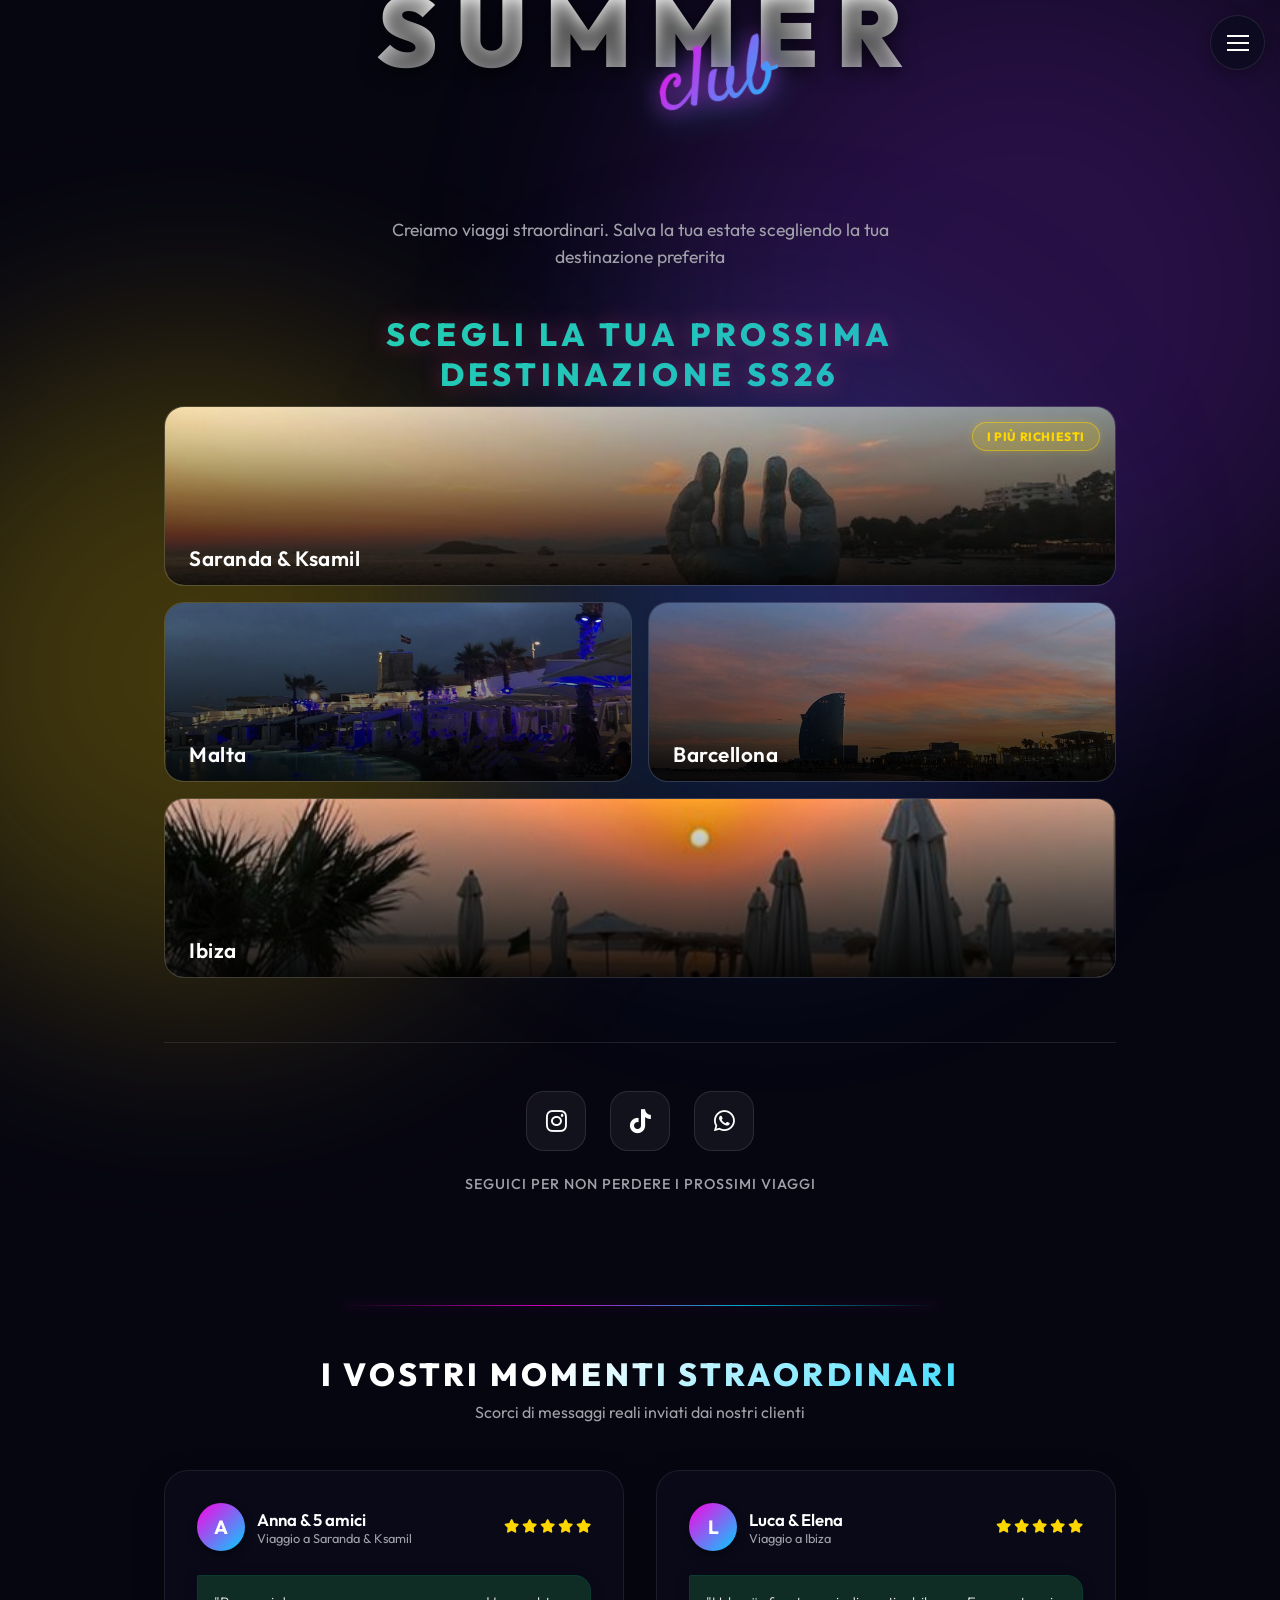
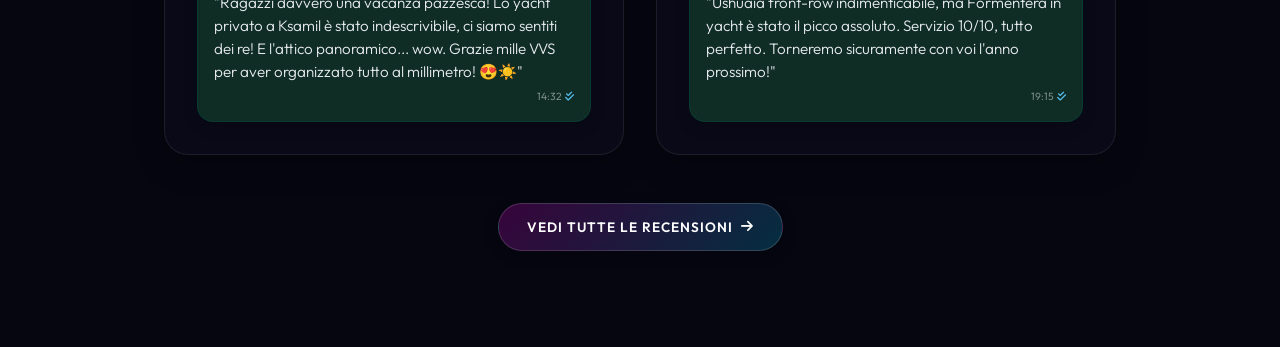
==== index.html @ 94acbef5 "Implement dynamic YouTube video streaming with automatic detection and seamless native player wrappi" ====
<html lang="it">

<head>
    <meta charset="UTF-8">
    <meta name="viewport" content="width=device-width, initial-scale=1.0">
    <title>VVS | Destinazioni Straordinarie</title>
    <meta name="description"
        content="Scopri l'Experience VVS. Trova l'ispirazione per il tuo viaggio perfetto e scegli la tua prossima destinazione di lusso.">

    <link rel="preconnect" href="https://fonts.googleapis.com">
    <link rel="preconnect" href="https://fonts.gstatic.com" crossorigin>
    <link
        href="https://fonts.googleapis.com/css2?family=Outfit:wght@300;400;600;700&family=Playfair+Display:ital,wght@0,600;0,700;1,600&family=Satisfy&display=swap"
        rel="stylesheet">
    <link rel="stylesheet" href="https://cdnjs.cloudflare.com/ajax/libs/font-awesome/6.4.0/css/all.min.css">
    <link rel="stylesheet" href="style.css">
</head>

<body>
    <!-- Background Looping Video -->
    <video autoplay muted loop playsinline id="bg-video">
        <source src="assets/bg-video.mp4" type="video/mp4">
    </video>
    <!-- Background Neon Blur -->
    <div class="blob blob-purple"></div>
    <div class="blob blob-yellow"></div>
    <div class="blob blob-blue"></div>

    <!-- Fixed Menu Box -->
    <nav class="top-nav">
        <button class="menu-btn" id="menuBtn" aria-label="Toggle Navigation">
            <span class="hamburger"></span>
        </button>
        <div class="menu-panel" id="menuPanel">
            <ul class="menu-links">
                <li><a href="recensioni.html">Recensioni</a></li>
                <li><a href="contatti.html">Contatti</a></li>
            </ul>
        </div>
    </nav>

    <main class="container">
        <!-- Hero Section -->
        <header class="hero">
            <div class="brand-container">
                <h1 class="brand-summer">SUMMER</h1>
                <span class="brand-club">club</span>
            </div>
            <p class="subtitle">Creiamo viaggi straordinari. Salva la tua estate scegliendo la tua destinazione preferita</p>
        </header>

        <!-- Content Section -->
        <section class="destinations">
            <h2 class="catchy-text">SCEGLI LA TUA PROSSIMA<br> DESTINAZIONE SS26</h2>

            <div class="grid-container">
                <a href="#" class="destination-card item-1" data-destination="albania">
                    <span class="badge badge-top-seller">I Più Richiesti</span>
                    <img src="assets/albania.jfif" alt="Albania">
                    <div class="card-overlay">
                        <h3>Saranda & Ksamil</h3>
                    </div>
                </a>

                <a href="#" class="destination-card item-2" data-destination="malta">
                    <img src="assets/malta.jfif" alt="Malta">
                    <div class="card-overlay">
                        <h3>Malta</h3>
                    </div>
                </a>

                <a href="#" class="destination-card item-3" data-destination="barcellona">
                    <img src="assets/barcellona.jfif" alt="Barcellona">
                    <div class="card-overlay">
                        <h3>Barcellona</h3>
                    </div>
                </a>

                <a href="#" class="destination-card item-4" data-destination="ibiza">
                    <img src="assets/ibiza.jfif" alt="Ibiza">
                    <div class="card-overlay">
                        <h3>Ibiza</h3>
                    </div>
                </a>
            </div>
        </section>

        <!-- Social Footer -->
        <footer class="social-footer">
            <div class="social-buttons">
                <a href="#" class="social-btn instagram" aria-label="Instagram">
                    <i class="fab fa-instagram"></i>
                </a>
                <a href="#" class="social-btn tiktok" aria-label="TikTok">
                    <i class="fab fa-tiktok"></i>
                </a>
                <a href="#" class="social-btn whatsapp" aria-label="WhatsApp">
                    <i class="fab fa-whatsapp"></i>
                </a>
            </div>
            <p class="footer-tagline">Seguici per non perdere i prossimi viaggi</p>
        </footer>

        <!-- Elegant Divider -->
        <div class="glow-divider"></div>

        <!-- Mini Demo Reviews Section -->
        <section class="reviews-demo">
            <h2 class="reviews-demo-title">I Vostri Momenti Straordinari</h2>
            <p class="reviews-demo-subtitle">Scorci di messaggi reali inviati dai nostri clienti</p>
            
            <div class="reviews-demo-grid">
                <div class="review-demo-card">
                    <div class="review-demo-header">
                        <div class="avatar-wrap">
                            <span class="avatar-letter">A</span>
                        </div>
                        <div class="reviewer-info">
                            <h4>Anna & 5 amici</h4>
                            <span>Viaggio a Saranda & Ksamil</span>
                        </div>
                        <div class="review-stars">
                            <i class="fa-solid fa-star"></i>
                            <i class="fa-solid fa-star"></i>
                            <i class="fa-solid fa-star"></i>
                            <i class="fa-solid fa-star"></i>
                            <i class="fa-solid fa-star"></i>
                        </div>
                    </div>
                    <div class="review-demo-body">
                        <div class="demo-whatsapp-bubble">
                            <p>"Ragazzi davvero una vacanza pazzesca! Lo yacht privato a Ksamil è stato indescrivibile, ci siamo sentiti dei re! E l'attico panoramico... wow. Grazie mille VVS per aver organizzato tutto al millimetro! 😍☀️"</p>
                            <span class="bubble-time">14:32 <i class="fa-solid fa-check-double"></i></span>
                        </div>
                    </div>
                </div>

                <div class="review-demo-card">
                    <div class="review-demo-header">
                        <div class="avatar-wrap">
                            <span class="avatar-letter">L</span>
                        </div>
                        <div class="reviewer-info">
                            <h4>Luca & Elena</h4>
                            <span>Viaggio a Ibiza</span>
                        </div>
                        <div class="review-stars">
                            <i class="fa-solid fa-star"></i>
                            <i class="fa-solid fa-star"></i>
                            <i class="fa-solid fa-star"></i>
                            <i class="fa-solid fa-star"></i>
                            <i class="fa-solid fa-star"></i>
                        </div>
                    </div>
                    <div class="review-demo-body">
                        <div class="demo-whatsapp-bubble">
                            <p>"Ushuaïa front-row indimenticabile, ma Formentera in yacht è stato il picco assoluto. Servizio 10/10, tutto perfetto. Torneremo sicuramente con voi l'anno prossimo!"</p>
                            <span class="bubble-time">19:15 <i class="fa-solid fa-check-double"></i></span>
                        </div>
                    </div>
                </div>
            </div>
            
            <div class="reviews-demo-footer">
                <a href="recensioni.html" class="all-reviews-btn">Vedi Tutte le Recensioni <i class="fa-solid fa-arrow-right"></i></a>
            </div>
        </section>
    </main>

    <!-- Destination Detail Modal Frame -->
    <div class="modal-overlay" id="destinationModal">
        <div class="modal-content">
            <button class="close-btn" id="closeModal" aria-label="Close modal">&times;</button>
            <div class="modal-hero">
                <img id="modalImage" src="" alt="Destination">
                <h2 id="modalTitle" class="modal-title">Title</h2>
            </div>
            <div class="modal-body">
                
                <!-- 3 Options selector grid to dynamically explode routines -->
                <div class="routine-options-grid">
                    <div class="routine-option-card active" data-target="daylife">
                        <div class="option-icon"><i class="fa-solid fa-sun"></i></div>
                        <span class="option-label">Giorno</span>
                    </div>
                    <div class="routine-option-card" data-target="nightlife">
                        <div class="option-icon"><i class="fa-solid fa-moon"></i></div>
                        <span class="option-label">Notte</span>
                    </div>
                    <div class="routine-option-card" data-target="apartments">
                        <div class="option-icon"><i class="fa-solid fa-house-chimney"></i></div>
                        <span class="option-label">Alloggi</span>
                    </div>
                </div>
                
                <div class="modal-section active" data-section="daylife">
                    <h3>☀️ Giorno</h3>
                    <p id="modalDaylife">...</p>
                    <div class="landscape-placeholder daylife-box" id="daylifePlaceholder">
                        <div class="placeholder-glow"></div>
                        <div class="placeholder-content">
                            <div class="placeholder-icon-wrap">
                                <i class="fa-solid fa-play"></i>
                            </div>
                            <span class="click-hint">Premi per vedere il video del Giorno</span>
                        </div>
                    </div>
                </div>
                
                <div class="modal-section" data-section="nightlife">
                    <h3>🌙 Notte</h3>
                    <p id="modalNightlife">...</p>
                    <div class="landscape-placeholder nightlife-box" id="nightlifePlaceholder">
                        <div class="placeholder-glow"></div>
                        <div class="placeholder-content">
                            <div class="placeholder-icon-wrap">
                                <i class="fa-solid fa-play"></i>
                            </div>
                            <span class="click-hint">Premi per vedere il video della Notte</span>
                        </div>
                    </div>
                </div>
                
                <div class="modal-section" data-section="apartments">
                    <h3>🏨 Alloggi</h3>
                    <p id="modalApartments">...</p>
                    <div class="landscape-placeholder apartments-box" id="apartmentsPlaceholder">
                        <div class="placeholder-glow"></div>
                        <div class="placeholder-content">
                            <div class="placeholder-icon-wrap">
                                <i class="fa-solid fa-play"></i>
                            </div>
                            <span class="click-hint">Premi per vedere il video degli Alloggi</span>
                        </div>
                    </div>
                </div>
            </div>
        </div>
    </div>

    <!-- Event Detail Sub-Modal Overlay -->
    <div class="sub-modal-overlay" id="eventModal">
        <div class="sub-modal-content">
            <button class="sub-close-btn" id="closeEventModal" aria-label="Chiudi dettaglio">&times;</button>
            <div class="sub-video-container">
                <video id="eventVideo" controls playsinline loop class="event-video">
                    <source src="" type="video/mp4">
                    Il tuo browser non supporta il tag video.
                </video>
                <iframe id="eventIframe" class="event-video" frameborder="0" allow="autoplay; encrypted-media; picture-in-picture" allowfullscreen style="display: none; width: 100%; height: 100%; border: none;"></iframe>
                <div class="video-overlay" id="videoOverlay">
                    <i class="fa-solid fa-circle-play"></i>
                </div>
            </div>
            <div class="sub-modal-body">
                <span class="event-badge" id="eventBadge">Tag</span>
                <h3 id="eventTitle" class="event-title">Esperienza</h3>
                <p id="eventDescription" class="event-description">Descrizione dettagliata...</p>
            </div>
        </div>
    </div>

    <script src="main.js"></script>
</body>

</html>
---- style.css ----
/* Base & CSS Variables */
:root {
    --bg-navy: #060611;
    --text-main: #f5f5f7;
    --text-muted: #a1a1aa;
    --accent-yellow: rgba(255, 215, 0, 0.4);
    --accent-purple: rgba(147, 51, 234, 0.4);
    --accent-blue: rgba(59, 130, 246, 0.4);
    --glass-bg: rgba(255, 255, 255, 0.05);
    --glass-border: rgba(255, 255, 255, 0.1);
}

* {
    margin: 0;
    padding: 0;
    box-sizing: border-box;
}

body {
    background-color: var(--bg-navy);
    color: var(--text-main);
    font-family: 'Outfit', sans-serif;
    overflow-x: hidden;
    min-height: 100vh;
}

/* Background Video */
#bg-video {
    position: fixed;
    top: 0;
    left: 0;
    width: 100vw;
    height: 100vh;
    object-fit: cover;
    z-index: -3;
    filter: blur(12px) brightness(0.45);
}

/* Background Blobs (Neon Light Effect) */
.blob {
    position: fixed;
    filter: blur(120px);
    border-radius: 50%;
    z-index: -1;
    opacity: 0.6;
}

.blob-purple {
    top: -10%;
    right: -10%;
    width: 60vw;
    height: 60vw;
    background: var(--accent-purple);
    animation: float 15s infinite alternate;
}

.blob-yellow {
    bottom: -10%;
    left: -10%;
    width: 50vw;
    height: 50vw;
    background: var(--accent-yellow);
    animation: float 20s infinite alternate-reverse;
}

.blob-blue {
    top: 40%;
    left: 40%;
    width: 40vw;
    height: 40vw;
    background: var(--accent-blue);
    animation: float 18s infinite alternate;
}

/* Container & Layout */
.container {
    padding: 1rem 1.5rem; /* Reduced top padding to move everything up */
    max-width: 1000px;
    margin: 0 auto;
    display: flex;
    flex-direction: column;
    min-height: 100vh;
    justify-content: flex-start; /* Move content to top */
}

.hero {
    text-align: center;
    margin-bottom: 2rem;
}

/* Typography */
/* Typography */
/* Summer Club Rebranding Header Typography */
.brand-container {
    position: relative;
    display: inline-flex;
    flex-direction: column;
    align-items: center;
    margin-top: -2rem; /* Move header significantly up */
    margin-bottom: 2rem;
    z-index: 5;
    animation: fadeUp 0.8s ease forwards;
}

.brand-summer {
    font-family: 'Outfit', sans-serif;
    font-size: clamp(3.2rem, 9.5vw, 6.2rem);
    font-weight: 900;
    text-transform: uppercase;
    letter-spacing: 0.18em;
    color: #fff;
    line-height: 0.95;
    text-shadow: 0 4px 20px rgba(0, 0, 0, 0.7);
    margin-right: -0.18em; /* Offset trailing letter-spacing */
    background: linear-gradient(180deg, #ffffff 40%, rgba(255, 255, 255, 0.7) 100%);
    -webkit-background-clip: text;
    -webkit-text-fill-color: transparent;
}

.brand-club {
    font-family: 'Satisfy', cursive;
    font-size: clamp(2.8rem, 8.5vw, 5.2rem);
    font-weight: 400;
    line-height: 1;
    display: inline-block;
    
    /* Neon colorful pink-to-cyan gradient text */
    background: linear-gradient(135deg, #FF00E5 0%, #00d1ff 100%);
    -webkit-background-clip: text;
    -webkit-text-fill-color: transparent;
    
    /* Glowing Drop-shadow & Offset Position */
    transform: rotate(-10deg) translate(85px, -24px);
    z-index: 2;
    filter: drop-shadow(0 2px 10px rgba(255, 0, 229, 0.6)) drop-shadow(0 4px 15px rgba(0, 209, 255, 0.4));
    animation: neon-pulse 3s infinite ease-in-out;
}

@keyframes neon-pulse {
    0% {
        filter: drop-shadow(0 2px 8px rgba(255, 0, 229, 0.5)) drop-shadow(0 4px 12px rgba(0, 209, 255, 0.3));
    }
    50% {
        filter: drop-shadow(0 3px 15px rgba(255, 0, 229, 0.75)) drop-shadow(0 5px 22px rgba(0, 209, 255, 0.6));
        transform: rotate(-10deg) translate(85px, -24px) scale(1.02);
    }
    100% {
        filter: drop-shadow(0 2px 8px rgba(255, 0, 229, 0.5)) drop-shadow(0 4px 12px rgba(0, 209, 255, 0.3));
    }
}

/* Mobile responsive alignment */
@media (max-width: 768px) {
    .brand-container {
        margin-top: 0rem;
        margin-bottom: 1.5rem;
    }
    .brand-club {
        transform: rotate(-8deg) translate(45px, -18px);
        animation: neon-pulse-mobile 3s infinite ease-in-out;
    }
}

@keyframes neon-pulse-mobile {
    0% {
        filter: drop-shadow(0 2px 8px rgba(255, 0, 229, 0.5)) drop-shadow(0 4px 12px rgba(0, 209, 255, 0.3));
    }
    50% {
        filter: drop-shadow(0 3px 15px rgba(255, 0, 229, 0.75)) drop-shadow(0 5px 22px rgba(0, 209, 255, 0.6));
        transform: rotate(-8deg) translate(45px, -18px) scale(1.02);
    }
    100% {
        filter: drop-shadow(0 2px 8px rgba(255, 0, 229, 0.5)) drop-shadow(0 4px 12px rgba(0, 209, 255, 0.3));
    }
}



.subtitle {
    font-size: clamp(1rem, 2vw, 1.1rem);
    color: var(--text-muted);
    max-width: 500px;
    margin: 1.5rem auto 0; /* Added 1.5rem top margin for distance */
    opacity: 0;
    animation: fadeUp 0.8s ease 0.2s forwards;
    line-height: 1.5;
}

.catchy-text {
    font-family: 'Outfit', sans-serif; /* Changed for better uppercase readability */
    font-weight: 800;
    text-transform: uppercase;
    letter-spacing: 0.15em;
    font-size: clamp(1.2rem, 4vw, 2rem);
    text-align: center;
    margin: 0.75rem 0; /* Reduced to pull boxes up */
    color: #fff;
    background: linear-gradient(-45deg, #ee7752, #e73c7e, #23a6d5, #23d5ab);
    background-size: 400% 400%;
    animation: gradientBG 15s ease infinite, fadeUp 0.8s ease 0.4s forwards;
    -webkit-background-clip: text;
    -webkit-text-fill-color: transparent;
    opacity: 0;
    filter: drop-shadow(0 0 10px rgba(231, 60, 126, 0.4));
    white-space: nowrap; /* Keep on one line */
}

@keyframes gradientBG {
    0% { background-position: 0% 50%; }
    50% { background-position: 100% 50%; }
    100% { background-position: 0% 50%; }
}

/* Grid Layout 1x2x1 */
.grid-container {
    display: grid;
    grid-template-columns: repeat(2, 1fr);
    grid-template-rows: repeat(3, minmax(150px, 20vh));
    gap: 1rem;
    width: 100%;
}

.item-1 { grid-column: 1 / -1; }
.item-2 { grid-column: 1 / 2; }
.item-3 { grid-column: 2 / 3; }
.item-4 { grid-column: 1 / -1; }

/* Grid Item Cards */
.destination-card {
    position: relative;
    border-radius: 20px;
    overflow: hidden;
    display: block;
    background: var(--glass-bg);
    border: 1px solid var(--glass-border);
    backdrop-filter: blur(8px);
    text-decoration: none;
    transform: translateY(20px);
    opacity: 0;
    transition: transform 0.4s cubic-bezier(0.175, 0.885, 0.32, 1.275), box-shadow 0.4s ease, border-color 0.4s ease;
}

.item-1 { animation: fadeUp 0.8s ease 0.6s forwards; }
.item-2 { animation: fadeUp 0.8s ease 0.7s forwards; }
.item-3 { animation: fadeUp 0.8s ease 0.8s forwards; }
.item-4 { animation: fadeUp 0.8s ease 0.9s forwards; }

.destination-card:hover {
    transform: translateY(-8px) scale(1.02);
    box-shadow: 0 15px 30px rgba(0,0,0,0.5);
    border-color: rgba(255,255,255,0.3);
    z-index: 10;
}

.destination-card img {
    position: absolute;
    top: 0;
    left: 0;
    width: 100%;
    height: 100%;
    object-fit: cover;
    transition: transform 0.8s ease;
    z-index: 1;
}

.destination-card:hover img {
    transform: scale(1.1);
}

/* Badge Styles */
.badge {
    position: absolute;
    top: 15px;
    right: 15px;
    z-index: 10;
    padding: 6px 14px;
    border-radius: 50px;
    font-family: 'Outfit', sans-serif;
    font-size: 0.75rem;
    font-weight: 800;
    text-transform: uppercase;
    letter-spacing: 0.05em;
    backdrop-filter: blur(10px);
}

.badge-top-seller {
    background: rgba(255, 215, 0, 0.2);
    border: 1px solid rgba(255, 215, 0, 0.5);
    color: #FFD700;
    box-shadow: 0 0 10px rgba(255, 215, 0, 0.2);
    animation: pulse-glow 2.5s infinite ease-in-out;
}

@keyframes pulse-glow {
    0% {
        box-shadow: 0 0 10px rgba(255, 215, 0, 0.2);
        border-color: rgba(255, 215, 0, 0.5);
        transform: scale(1);
    }
    50% {
        box-shadow: 0 0 25px rgba(255, 215, 0, 0.5);
        border-color: rgba(255, 215, 0, 0.8);
        transform: scale(1.05);
    }
    100% {
        box-shadow: 0 0 10px rgba(255, 215, 0, 0.2);
        border-color: rgba(255, 215, 0, 0.5);
        transform: scale(1);
    }
}

.card-overlay {
    position: absolute;
    bottom: 0;
    left: 0;
    width: 100%;
    padding: 1.5rem;
    background: linear-gradient(to top, rgba(0,0,0,0.9), transparent);
    z-index: 2;
    height: 100%;
    display: flex;
    align-items: flex-end;
}

.card-overlay h3 {
    color: #fff;
    font-size: 1.3rem;
    font-weight: 600;
    letter-spacing: 0.5px;
    transform: translateY(10px);
    transition: transform 0.3s ease;
}

.destination-card:hover .card-overlay h3 {
    transform: translateY(0);
}

/* Nav Menu */
.top-nav {
    position: fixed;
    top: 15px;
    right: 15px;
    z-index: 100;
}

.menu-btn {
    width: 55px;
    height: 55px;
    border-radius: 50%;
    background: rgba(10, 10, 30, 0.8);
    border: 1px solid var(--glass-border);
    backdrop-filter: blur(12px);
    cursor: pointer;
    display: flex;
    justify-content: center;
    align-items: center;
    position: relative;
    z-index: 101;
    transition: all 0.3s ease;
    box-shadow: 0 4px 15px rgba(0,0,0,0.3);
}

.menu-btn:hover {
    background: rgba(255,255,255,0.1);
    transform: scale(1.05);
}

.hamburger, .hamburger::before, .hamburger::after {
    width: 22px;
    height: 2px;
    background: #fff;
    position: absolute;
    transition: 0.3s ease;
}

.hamburger::before { content: ''; top: -7px; left: 0; }
.hamburger::after { content: ''; top: 7px; left: 0; }

.menu-btn.active .hamburger { background: transparent; }
.menu-btn.active .hamburger::before { top: 0; transform: rotate(45deg); }
.menu-btn.active .hamburger::after { top: 0; transform: rotate(-45deg); }

.menu-panel {
    position: absolute;
    top: 5px;
    right: 5px;
    background: rgba(10, 10, 25, 0.95);
    backdrop-filter: blur(20px);
    border: 1px solid var(--glass-border);
    padding: 3.5rem 1.5rem 1.5rem;
    border-radius: 24px;
    opacity: 0;
    visibility: hidden;
    transform: scale(0.8);
    transform-origin: top right;
    transition: all 0.4s cubic-bezier(0.175, 0.885, 0.32, 1.275);
    box-shadow: 0 10px 40px rgba(0,0,0,0.8);
    min-width: 220px;
}

.menu-panel.active {
    opacity: 1;
    visibility: visible;
    transform: scale(1);
}

.menu-links {
    list-style: none;
    display: flex;
    flex-direction: column;
    gap: 1.2rem;
}

.menu-links li {
    opacity: 0;
    transform: translateX(15px);
    transition: all 0.3s ease;
}

.menu-panel.active .menu-links li {
    opacity: 1;
    transform: translateX(0);
}

.menu-panel.active .menu-links li:nth-child(1) { transition-delay: 0.1s; }
.menu-panel.active .menu-links li:nth-child(2) { transition-delay: 0.2s; }

.menu-links a {
    color: var(--text-main);
    text-decoration: none;
    font-size: 1.3rem;
    font-family: 'Playfair Display', serif;
    font-style: italic;
    transition: color 0.3s ease;
    display: block;
}

.menu-links a:hover {
    color: #FFD700;
}

/* Animations */
@keyframes float {
    0% { transform: translate(0, 0) scale(1); }
    100% { transform: translate(5%, 10%) scale(1.1); }
}

@keyframes fadeUp {
    0% { opacity: 0; transform: translateY(20px); }
    100% { opacity: 1; transform: translateY(0); }
}

/* Mobile Adjustments */
@media (max-width: 768px) {
    body {
        min-height: auto;
    }
    
    .container {
        padding-top: 5rem;
        padding-bottom: 2rem;
        min-height: auto;
    }
    
    .grid-container {
        grid-template-columns: repeat(2, 1fr);
        grid-template-rows: auto;
        gap: 0.75rem;
    }

    .destination-card {
        height: 160px; /* Reduced height for better proportion on phone */
    }

    .card-overlay {
        padding: 1rem;
    }

    .card-overlay h3 {
        font-size: 1.1rem; /* Smaller text on mobile to prevent overflow */
    }
}

/* Modal Overlay Data Frame */
.modal-overlay {
    position: fixed;
    top: 0;
    left: 0;
    width: 100%;
    height: 100%;
    background: rgba(5, 5, 20, 0.85);
    backdrop-filter: blur(20px);
    z-index: 1000;
    display: flex;
    justify-content: center;
    align-items: center;
    opacity: 0;
    visibility: hidden;
    transition: all 0.5s ease;
}

.modal-overlay.active {
    opacity: 1;
    visibility: visible;
}

/* Modal Content */
.modal-content {
    background: rgba(15, 15, 35, 0.7);
    border: 1px solid rgba(255, 255, 255, 0.15);
    border-radius: 30px;
    width: 90%;
    max-width: 800px;
    max-height: 90vh;
    overflow-y: auto;
    position: relative;
    transform: scale(0.95) translateY(30px);
    transition: all 0.5s cubic-bezier(0.175, 0.885, 0.32, 1.275);
    box-shadow: 0 30px 60px rgba(0,0,0,0.8), 0 0 40px rgba(255, 0, 229, 0.15);
}

.modal-overlay.active .modal-content {
    transform: scale(1) translateY(0);
}

/* Close Button */
.close-btn {
    position: absolute;
    top: 20px;
    right: 25px;
    background: rgba(0,0,0,0.4);
    border: 1px solid var(--glass-border);
    backdrop-filter: blur(5px);
    color: #fff;
    font-size: 2rem;
    cursor: pointer;
    z-index: 10;
    width: 45px;
    height: 45px;
    border-radius: 50%;
    display: flex;
    justify-content: center;
    align-items: center;
    transition: all 0.3s ease;
}

.close-btn:hover {
    background: #FF00E5;
    transform: rotate(90deg);
}

/* Modal Hero */
.modal-hero {
    position: relative;
    height: 300px;
    width: 100%;
}

.modal-hero img {
    width: 100%;
    height: 100%;
    object-fit: cover;
    border-radius: 30px 30px 0 0;
}

.modal-hero::after {
    content: '';
    position: absolute;
    bottom: 0;
    left: 0;
    width: 100%;
    height: 100%;
    background: linear-gradient(to top, rgba(15, 15, 35, 1) 0%, rgba(15, 15, 35, 0.5) 50%, transparent 100%);
}

.modal-title {
    position: absolute;
    bottom: 25px;
    left: 35px;
    z-index: 2;
    font-family: 'Satisfy', cursive;
    font-size: 3.5rem;
    color: #fff;
    text-shadow: 0 0 20px rgba(255, 0, 229, 0.6);
    margin: 0;
    transform: rotate(-2deg);
}

/* Modal Body */
/* Modal Body */
.modal-body {
    padding: 1.2rem 3.5rem 3.5rem;
    display: flex;
    flex-direction: column;
    gap: 1.4rem;
}

/* Modal sections hidden by default, animate active with scale-up explosion */
.modal-section {
    display: none;
    opacity: 0;
    transform: translateY(12px);
    transition: opacity 0.4s ease, transform 0.4s ease;
}

.modal-section.active {
    display: block;
    animation: explodeFadeIn 0.5s cubic-bezier(0.165, 0.84, 0.44, 1) forwards;
}

@keyframes explodeFadeIn {
    0% {
        opacity: 0;
        transform: scale(0.96) translateY(12px);
    }
    100% {
        opacity: 1;
        transform: scale(1) translateY(0);
    }
}

.modal-section h3 {
    color: #fff;
    font-family: 'Outfit', sans-serif;
    font-size: 1.5rem;
    margin-bottom: 0.8rem;
    display: flex;
    align-items: center;
    gap: 10px;
}

.modal-section p {
    color: var(--text-main);
    line-height: 1.7;
    font-size: 1.15rem;
    font-weight: 300;
}

/* 3 Options selector grid for Giorno, Notte, Alloggi */
.routine-options-grid {
    display: grid;
    grid-template-columns: repeat(3, 1fr);
    gap: 15px;
    margin-bottom: 0.5rem;
    width: 100%;
}

.routine-option-card {
    background: rgba(255, 255, 255, 0.03);
    border: 1px solid rgba(255, 255, 255, 0.08);
    border-radius: 18px;
    padding: 1rem 0.6rem;
    display: flex;
    flex-direction: column;
    align-items: center;
    justify-content: center;
    gap: 8px;
    cursor: pointer;
    transition: all 0.4s cubic-bezier(0.175, 0.885, 0.32, 1.275);
    text-align: center;
}

.routine-option-card:hover {
    background: rgba(255, 255, 255, 0.06);
    border-color: rgba(255, 255, 255, 0.18);
    transform: translateY(-4px);
}

.option-icon {
    width: 44px;
    height: 44px;
    border-radius: 50%;
    display: flex;
    align-items: center;
    justify-content: center;
    font-size: 1.1rem;
    transition: all 0.4s ease;
    background: rgba(0, 0, 0, 0.3);
    border: 1px solid rgba(255, 255, 255, 0.1);
    color: rgba(255, 255, 255, 0.7);
}

.option-label {
    font-family: 'Outfit', sans-serif;
    font-size: 0.82rem;
    font-weight: 600;
    color: var(--text-muted);
    letter-spacing: 0.5px;
    transition: all 0.3s ease;
}

/* Active selector overrides based on target - Animated Pink-Whiteish Glowing Color */
.routine-option-card.active {
    background: rgba(255, 255, 255, 0.08);
    animation: pinkWhiteGlow 2.5s infinite ease-in-out;
}

@keyframes pinkWhiteGlow {
    0% {
        border-color: rgba(255, 255, 255, 0.45);
        box-shadow: 0 0 12px rgba(255, 255, 255, 0.1), 0 0 4px rgba(255, 0, 229, 0.1);
    }
    50% {
        border-color: rgba(255, 0, 229, 0.8);
        box-shadow: 0 0 20px rgba(255, 0, 229, 0.45), 0 0 8px rgba(255, 255, 255, 0.25);
    }
    100% {
        border-color: rgba(255, 255, 255, 0.45);
        box-shadow: 0 0 12px rgba(255, 255, 255, 0.1), 0 0 4px rgba(255, 0, 229, 0.1);
    }
}

.routine-option-card.active .option-label {
    color: #fff;
    text-shadow: 0 0 10px rgba(255, 255, 255, 0.3);
}

.routine-option-card.active .option-icon {
    background: #fff;
    color: #FF00E5;
    border-color: #fff;
    box-shadow: 0 0 12px rgba(255, 0, 229, 0.35);
}

/* Mobile selector grid overrides */
@media (max-width: 768px) {
    .modal-body {
        padding: 1.5rem 1.2rem;
        gap: 1.5rem;
    }
    
    .routine-options-grid {
        gap: 10px;
    }
    
    .routine-option-card {
        padding: 0.8rem 0.4rem;
        border-radius: 14px;
    }
    
    .option-icon {
        width: 36px;
        height: 36px;
        font-size: 0.95rem;
    }
    
    .option-label {
        font-size: 0.72rem;
    }
}

/* Custom Scrollbar for Modal */
.modal-content::-webkit-scrollbar {
    width: 8px;
}
.modal-content::-webkit-scrollbar-track {
    background: transparent;
}
.modal-content::-webkit-scrollbar-thumb {
    background: rgba(255, 0, 229, 0.4);
    border-radius: 10px;
}

/* Mobile Modal Adjustments */
@media (max-width: 768px) {
    .modal-body {
        padding: 2rem;
    }
    .modal-title {
        font-size: 2.5rem;
        left: 20px;
        bottom: 15px;
    }
    .modal-hero {
        height: 220px;
    }
    .modal-section h3 {
        font-size: 1.3rem;
    }
    .modal-section p {
        font-size: 1.05rem;
    }
}

/* Social Footer Styles */
.social-footer {
    margin-top: 4rem;
    padding: 3rem 0;
    text-align: center;
    border-top: 1px solid var(--glass-border);
    animation: fadeUp 0.8s ease 1s forwards;
    opacity: 0;
}

.social-buttons {
    display: flex;
    justify-content: center;
    gap: 1.5rem;
    margin-bottom: 1.5rem;
}

.social-btn {
    width: 60px;
    height: 60px;
    border-radius: 18px;
    display: flex;
    justify-content: center;
    align-items: center;
    font-size: 1.5rem;
    color: #fff;
    text-decoration: none;
    background: var(--glass-bg);
    border: 1px solid var(--glass-border);
    backdrop-filter: blur(10px);
    transition: all 0.4s cubic-bezier(0.175, 0.885, 0.32, 1.275);
    position: relative;
    overflow: hidden;
}

.social-btn i {
    z-index: 2;
    transition: transform 0.4s ease;
}

.social-btn::before {
    content: '';
    position: absolute;
    top: 0;
    left: 0;
    width: 100%;
    height: 100%;
    opacity: 0;
    transition: opacity 0.4s ease;
    z-index: 1;
}

/* Instagram Colors */
.social-btn.instagram::before {
    background: radial-gradient(circle at 30% 107%, #fdf497 0%, #fdf497 5%, #fd5949 45%, #d6249f 60%, #285AEB 90%);
}
.social-btn.instagram:hover {
    box-shadow: 0 0 20px rgba(214, 36, 159, 0.5);
    border-color: rgba(214, 36, 159, 0.5);
}

/* TikTok Colors */
.social-btn.tiktok::before {
    background: #000;
}
.social-btn.tiktok:hover {
    box-shadow: -3px 3px 0 rgba(255, 0, 80, 0.8), 3px -3px 0 rgba(0, 242, 234, 0.8);
    border-color: #fff;
}

/* WhatsApp Colors */
.social-btn.whatsapp::before {
    background: #25D366;
}
.social-btn.whatsapp:hover {
    box-shadow: 0 0 20px rgba(37, 211, 102, 0.5);
    border-color: rgba(37, 211, 102, 0.5);
}

.social-btn:hover {
    transform: translateY(-8px) scale(1.1);
}

.social-btn:hover::before {
    opacity: 1;
}

.social-btn:hover i {
    transform: scale(1.2);
}

.footer-tagline {
    font-family: 'Outfit', sans-serif;
    color: var(--text-muted);
    font-size: 0.9rem;
    letter-spacing: 1px;
    text-transform: uppercase;
    font-weight: 500;
}

@media (max-width: 768px) {
    .social-footer {
        margin-top: 2rem;
        padding: 2rem 0;
    }
    .social-btn {
        width: 50px;
        height: 50px;
        font-size: 1.2rem;
        border-radius: 14px;
    }
}

/* Modal Routine Styles & Placeholders */
.routine-header {
    text-align: center;
    margin: 1.5rem 0 2rem;
    position: relative;
}

.routine-title {
    font-family: 'Playfair Display', serif;
    font-style: italic;
    font-size: 2.8rem;
    font-weight: 600;
    background: linear-gradient(135deg, #fff 30%, #FF00E5 100%);
    -webkit-background-clip: text;
    -webkit-text-fill-color: transparent;
    margin-bottom: 0.1rem;
    text-shadow: 0 0 20px rgba(255, 0, 229, 0.2);
}

.routine-subtitle {
    font-family: 'Outfit', sans-serif;
    font-size: 0.75rem;
    letter-spacing: 3px;
    color: var(--text-muted);
    text-transform: uppercase;
    font-weight: 600;
    display: block;
}

.landscape-placeholder {
    width: 100%;
    height: 180px;
    border-radius: 18px;
    margin-top: 1.2rem;
    position: relative;
    overflow: hidden;
    cursor: pointer;
    display: flex;
    align-items: center;
    justify-content: center;
    transition: all 0.4s cubic-bezier(0.175, 0.885, 0.32, 1.275);
    background: linear-gradient(135deg, rgba(255, 255, 255, 0.05) 0%, rgba(255, 255, 255, 0.01) 100%);
    border: 1px solid rgba(255, 255, 255, 0.08);
    backdrop-filter: blur(10px);
    box-shadow: inset 0 1px 1px rgba(255,255,255,0.1);
}

.placeholder-glow {
    position: absolute;
    top: 0;
    left: 0;
    width: 100%;
    height: 100%;
    opacity: 0.12;
    transition: opacity 0.4s ease, transform 0.8s ease;
    background-size: cover;
    background-position: center;
    filter: blur(2px) saturate(1.4);
}

.daylife-box .placeholder-glow {
    background-image: linear-gradient(135deg, #ee7752 0%, #fbe8d3 100%);
}

.nightlife-box .placeholder-glow {
    background-image: linear-gradient(135deg, #7b2ff7 0%, #f953c6 100%);
}

.apartments-box .placeholder-glow {
    background-image: linear-gradient(135deg, #00d1ff 0%, #00f2fe 100%);
}

.placeholder-content {
    position: relative;
    z-index: 2;
    display: flex;
    flex-direction: column;
    align-items: center;
    gap: 0.8rem;
    pointer-events: none;
    text-align: center;
}

.placeholder-icon-wrap {
    width: 50px;
    height: 50px;
    border-radius: 50%;
    background: rgba(10, 10, 30, 0.85);
    border: 1px solid rgba(255, 255, 255, 0.12);
    display: flex;
    align-items: center;
    justify-content: center;
    color: #fff;
    font-size: 1.1rem;
    transition: all 0.4s cubic-bezier(0.175, 0.885, 0.32, 1.275);
    box-shadow: 0 4px 15px rgba(0,0,0,0.4);
}

.placeholder-icon-wrap i {
    transform: translateX(2px); /* Centering play icon */
}

.click-hint {
    font-family: 'Outfit', sans-serif;
    font-size: 0.85rem;
    color: rgba(255, 255, 255, 0.8);
    font-weight: 500;
    letter-spacing: 0.5px;
    text-shadow: 0 2px 4px rgba(0,0,0,0.5);
    transition: color 0.3s ease, transform 0.3s ease;
}

/* Hover States for Placeholders */
.landscape-placeholder:hover {
    transform: translateY(-5px);
    border-color: rgba(255, 255, 255, 0.25);
}

.daylife-box:hover {
    box-shadow: 0 12px 25px rgba(238, 119, 82, 0.2), inset 0 1px 1px rgba(255,255,255,0.2);
}
.nightlife-box:hover {
    box-shadow: 0 12px 25px rgba(123, 47, 247, 0.2), inset 0 1px 1px rgba(255,255,255,0.2);
}
.apartments-box:hover {
    box-shadow: 0 12px 25px rgba(0, 209, 255, 0.2), inset 0 1px 1px rgba(255,255,255,0.2);
}

.landscape-placeholder:hover .placeholder-glow {
    opacity: 0.28;
    transform: scale(1.08);
}

.landscape-placeholder:hover .placeholder-icon-wrap {
    transform: scale(1.15);
    background: #fff;
    color: #060611;
    border-color: #fff;
    box-shadow: 0 0 15px rgba(255, 255, 255, 0.4);
}

.landscape-placeholder:hover .click-hint {
    color: #fff;
    transform: translateY(1px);
}

/* Sub-Modal Overlay (Event Detail) */
.sub-modal-overlay {
    position: fixed;
    top: 0;
    left: 0;
    width: 100%;
    height: 100%;
    background: rgba(4, 4, 15, 0.88);
    backdrop-filter: blur(20px);
    z-index: 1200;
    display: flex;
    align-items: center;
    justify-content: center;
    opacity: 0;
    visibility: hidden;
    transition: all 0.4s ease;
}

.sub-modal-overlay.active {
    opacity: 1;
    visibility: visible;
}

.sub-modal-content {
    background: rgba(15, 15, 32, 0.95);
    border: 1px solid rgba(255, 255, 255, 0.15);
    border-radius: 26px;
    width: 90%;
    max-width: 520px;
    overflow: hidden;
    position: relative;
    transform: scale(0.9) translateY(20px);
    transition: all 0.4s cubic-bezier(0.175, 0.885, 0.32, 1.275);
    box-shadow: 0 25px 60px rgba(0,0,0,0.8), 0 0 30px rgba(255, 0, 229, 0.1);
}

.sub-modal-overlay.active .sub-modal-content {
    transform: scale(1) translateY(0);
}

.sub-close-btn {
    position: absolute;
    top: 15px;
    right: 15px;
    width: 40px;
    height: 40px;
    border-radius: 50%;
    background: rgba(0,0,0,0.6);
    border: 1px solid rgba(255,255,255,0.18);
    color: #fff;
    font-size: 1.6rem;
    display: flex;
    align-items: center;
    justify-content: center;
    cursor: pointer;
    z-index: 10;
    transition: all 0.3s ease;
}

.sub-close-btn:hover {
    background: #FF00E5;
    border-color: #FF00E5;
    transform: rotate(90deg);
}

.sub-video-container {
    width: 100%;
    aspect-ratio: 16/9;
    background: #000;
    position: relative;
    overflow: hidden;
}

.event-video {
    width: 100%;
    height: 100%;
    object-fit: cover;
    display: block;
}

.video-overlay {
    position: absolute;
    top: 0;
    left: 0;
    width: 100%;
    height: 100%;
    background: rgba(0,0,0,0.3);
    display: flex;
    align-items: center;
    justify-content: center;
    font-size: 3.5rem;
    color: rgba(255, 255, 255, 0.65);
    pointer-events: none;
    transition: opacity 0.4s ease;
    z-index: 2;
}

.sub-video-container:hover .video-overlay {
    opacity: 0;
}

.sub-modal-body {
    padding: 2rem;
}

.event-badge {
    padding: 5px 12px;
    border-radius: 50px;
    font-size: 0.72rem;
    font-weight: 800;
    text-transform: uppercase;
    letter-spacing: 1.5px;
    display: inline-block;
    margin-bottom: 0.8rem;
    box-shadow: 0 2px 10px rgba(0,0,0,0.2);
}

.daylife-badge {
    background: rgba(238, 119, 82, 0.15);
    border: 1px solid rgba(238, 119, 82, 0.4);
    color: #ee7752;
}

.nightlife-badge {
    background: rgba(147, 51, 234, 0.15);
    border: 1px solid rgba(147, 51, 234, 0.4);
    color: #a855f7;
}

.apartments-badge {
    background: rgba(0, 209, 255, 0.15);
    border: 1px solid rgba(0, 209, 255, 0.4);
    color: #00d1ff;
}

.event-title {
    font-family: 'Outfit', sans-serif;
    font-size: 1.5rem;
    font-weight: 700;
    color: #fff;
    margin-bottom: 0.6rem;
    letter-spacing: 0.5px;
}

.event-description {
    font-size: 1.05rem;
    line-height: 1.6;
    color: var(--text-muted);
    font-weight: 300;
}

/* Mobile Modal Adjustments */
@media (max-width: 768px) {
    .routine-title {
        font-size: 2.2rem;
    }
    
    .landscape-placeholder {
        height: 140px;
        margin-top: 1rem;
    }

    .placeholder-icon-wrap {
        width: 42px;
        height: 42px;
        font-size: 0.95rem;
    }

    .click-hint {
        font-size: 0.78rem;
    }
    
    .sub-modal-content {
        width: 94%;
        border-radius: 20px;
    }
    
    .sub-modal-body {
        padding: 1.5rem;
    }
    
    .event-title {
        font-size: 1.3rem;
    }
    
    .event-description {
        font-size: 0.95rem;
    }
}

/* Reviews Page & WhatsApp Mockup Styling */

/* Elegant Glowing Divider */
.glow-divider {
    height: 1px;
    width: 100%;
    max-width: 600px;
    margin: 4rem auto 3rem;
    background: linear-gradient(90deg, transparent, #FF00E5, #00d1ff, transparent);
    box-shadow: 0 0 12px rgba(255, 0, 229, 0.5);
    opacity: 0.8;
}

/* Reviews Demo Homepage Section */
.reviews-demo {
    text-align: center;
    margin-bottom: 5rem;
    animation: fadeUp 0.8s ease 1.1s forwards;
    opacity: 0;
}

.reviews-demo-title {
    font-family: 'Outfit', sans-serif;
    font-weight: 800;
    text-transform: uppercase;
    letter-spacing: 0.1em;
    font-size: clamp(1.4rem, 4vw, 2rem);
    color: #fff;
    margin-bottom: 0.5rem;
    background: linear-gradient(135deg, #fff 40%, #00d1ff 100%);
    -webkit-background-clip: text;
    -webkit-text-fill-color: transparent;
}

.reviews-demo-subtitle {
    font-size: 1rem;
    color: var(--text-muted);
    margin-bottom: 3rem;
}

.reviews-demo-grid {
    display: grid;
    grid-template-columns: repeat(2, 1fr);
    gap: 2rem;
    width: 100%;
    margin-bottom: 3rem;
    text-align: left;
}

.review-demo-card {
    background: rgba(15, 15, 35, 0.45);
    border: 1px solid rgba(255, 255, 255, 0.08);
    border-radius: 24px;
    padding: 2rem;
    backdrop-filter: blur(15px);
    transition: all 0.4s ease;
    box-shadow: 0 10px 30px rgba(0,0,0,0.3);
    position: relative;
    overflow: hidden;
}

.review-demo-card::before {
    content: '';
    position: absolute;
    top: 0;
    left: 0;
    width: 100%;
    height: 100%;
    background: linear-gradient(135deg, rgba(255, 0, 229, 0.03), transparent);
    opacity: 0;
    transition: opacity 0.4s ease;
    pointer-events: none;
}

.review-demo-card:hover {
    transform: translateY(-5px);
    border-color: rgba(255, 0, 229, 0.25);
    box-shadow: 0 15px 35px rgba(255, 0, 229, 0.1);
}

.review-demo-card:hover::before {
    opacity: 1;
}

.review-demo-header {
    display: flex;
    align-items: center;
    gap: 12px;
    margin-bottom: 1.5rem;
    position: relative;
}

.avatar-wrap {
    width: 48px;
    height: 48px;
    border-radius: 50%;
    background: linear-gradient(135deg, #FF00E5, #00d1ff);
    display: flex;
    align-items: center;
    justify-content: center;
    font-weight: 700;
    color: #fff;
    font-size: 1.2rem;
    box-shadow: 0 4px 10px rgba(0,0,0,0.3);
}

.reviewer-info {
    display: flex;
    flex-direction: column;
}

.reviewer-info h4 {
    color: #fff;
    font-size: 1.05rem;
    font-weight: 600;
}

.reviewer-info span {
    font-size: 0.8rem;
    color: var(--text-muted);
}

.review-stars, .review-stars-wa {
    margin-left: auto;
    color: #FFD700;
    font-size: 0.85rem;
    display: flex;
    gap: 3px;
}

.review-demo-body {
    position: relative;
}

.demo-whatsapp-bubble {
    background-color: #0f2c25;
    border: 1px solid rgba(0, 92, 75, 0.3);
    border-radius: 16px;
    border-top-left-radius: 2px;
    padding: 1rem;
    font-size: 0.95rem;
    line-height: 1.5;
    color: #e9edef;
    position: relative;
    box-shadow: 0 4px 15px rgba(0,0,0,0.15);
}

.demo-whatsapp-bubble p {
    font-weight: 300;
    margin: 0;
}

.bubble-time {
    font-size: 0.65rem;
    color: rgba(255,255,255,0.45);
    display: flex;
    justify-content: flex-end;
    align-items: center;
    gap: 3px;
    margin-top: 6px;
}

.bubble-time i {
    color: #53bdeb;
}

.reviews-demo-footer {
    display: flex;
    justify-content: center;
    margin-top: 1rem;
}

.all-reviews-btn {
    padding: 14px 28px;
    border-radius: 50px;
    font-family: 'Outfit', sans-serif;
    font-weight: 600;
    text-transform: uppercase;
    font-size: 0.85rem;
    letter-spacing: 1px;
    text-decoration: none;
    color: #fff;
    background: linear-gradient(135deg, rgba(255, 0, 229, 0.2) 0%, rgba(0, 209, 255, 0.2) 100%);
    border: 1px solid rgba(255, 255, 255, 0.15);
    backdrop-filter: blur(10px);
    transition: all 0.4s cubic-bezier(0.175, 0.885, 0.32, 1.275);
    display: flex;
    align-items: center;
    gap: 8px;
    box-shadow: 0 4px 15px rgba(0,0,0,0.2);
}

.all-reviews-btn i {
    transition: transform 0.3s ease;
}

.all-reviews-btn:hover {
    transform: translateY(-3px) scale(1.03);
    border-color: rgba(255, 0, 229, 0.4);
    box-shadow: 0 10px 25px rgba(255, 0, 229, 0.25);
    background: linear-gradient(135deg, rgba(255, 0, 229, 0.3) 0%, rgba(0, 209, 255, 0.3) 100%);
}

.all-reviews-btn:hover i {
    transform: translateX(4px);
}

/* Reviews Page Header & Elements */
.reviews-page .container {
    padding-top: 3rem;
}

.reviews-hero {
    text-align: center;
    margin-bottom: 4rem;
    animation: fadeUp 0.8s ease forwards;
}

.logo-link {
    text-decoration: none;
    display: inline-block;
    margin-bottom: 1.5rem;
}

.vvs-mini-logo {
    font-family: 'Playfair Display', serif;
    font-style: italic;
    font-weight: 900;
    font-size: 2.2rem;
    color: #fff;
    letter-spacing: -1px;
    text-shadow: 0 0 15px rgba(255, 0, 229, 0.6);
    position: relative;
    display: flex;
    align-items: center;
    justify-content: center;
    width: 60px;
    height: 60px;
    border-radius: 50%;
    background: rgba(255, 255, 255, 0.03);
    border: 1px solid rgba(255,255,255,0.1);
    transition: all 0.4s ease;
}

.vvs-mini-logo:hover {
    background: rgba(255, 0, 229, 0.1);
    border-color: rgba(255, 0, 229, 0.4);
    transform: scale(1.05);
}

.reviews-main-title {
    font-family: 'Satisfy', cursive;
    font-size: clamp(3rem, 7vw, 4.5rem);
    color: #fff;
    text-shadow: 0 0 25px rgba(255, 0, 229, 0.5);
    margin-bottom: 0.5rem;
    transform: rotate(-1deg);
}

.reviews-main-subtitle {
    font-size: clamp(0.95rem, 2vw, 1.15rem);
    color: var(--text-muted);
    max-width: 600px;
    margin: 0 auto;
    font-weight: 300;
    line-height: 1.6;
}

/* Reviews List */
.reviews-list {
    display: flex;
    flex-direction: column;
    gap: 3rem;
    max-width: 650px;
    margin: 0 auto;
    animation: fadeUp 0.8s ease 0.2s forwards;
    opacity: 0;
}

.review-item {
    display: flex;
    flex-direction: column;
    gap: 1.2rem;
    width: 100%;
}

.review-meta {
    display: flex;
    justify-content: space-between;
    align-items: center;
    flex-wrap: wrap;
    gap: 10px;
    padding: 0 10px;
}

.review-title {
    font-family: 'Outfit', sans-serif;
    font-weight: 700;
    font-size: 1.2rem;
    color: #fff;
    letter-spacing: 0.5px;
}

.review-stars-wa {
    margin-left: 0;
}

/* Real-looking WhatsApp Mockup Container */
.wa-mockup {
    width: 100%;
    max-width: 480px;
    margin: 0 auto;
    border-radius: 20px;
    overflow: hidden;
    background-color: #0b141a;
    border: 1px solid rgba(255, 255, 255, 0.08);
    box-shadow: 0 20px 45px rgba(0,0,0,0.7), 0 0 20px rgba(0, 209, 255, 0.05);
    display: flex;
    flex-direction: column;
}

.wa-header {
    display: flex;
    justify-content: space-between;
    align-items: center;
    padding: 10px 14px;
    background-color: #1f2c34;
    border-bottom: 1px solid rgba(0,0,0,0.15);
}

.wa-header-left {
    display: flex;
    align-items: center;
    gap: 8px;
}

.wa-header-icon {
    color: #aebac1;
    font-size: 0.95rem;
    cursor: pointer;
    transition: color 0.3s ease;
}

.wa-header-icon:hover {
    color: #fff;
}

.wa-avatar {
    width: 38px;
    height: 38px;
    border-radius: 50%;
    display: flex;
    align-items: center;
    justify-content: center;
    font-weight: 700;
    color: #fff;
    font-size: 1.05rem;
    text-shadow: 0 2px 4px rgba(0,0,0,0.2);
    box-shadow: 0 2px 5px rgba(0,0,0,0.25);
}

.avatar-pink { background: linear-gradient(135deg, #f953c6, #b91d73); }
.avatar-blue { background: linear-gradient(135deg, #00c6ff, #0072ff); }
.avatar-purple { background: linear-gradient(135deg, #9d50bb, #6e48aa); }
.avatar-green { background: linear-gradient(135deg, #11998e, #38ef7d); }
.avatar-orange { background: linear-gradient(135deg, #f12711, #f5af19); }

.wa-contact-info {
    display: flex;
    flex-direction: column;
    line-height: 1.2;
}

.wa-username {
    color: #e9edef;
    font-size: 0.9rem;
    font-weight: 600;
    letter-spacing: 0.2px;
}

.wa-active-status {
    color: #8696a0;
    font-size: 0.68rem;
    font-weight: 400;
}

.wa-header-right {
    display: flex;
    align-items: center;
    gap: 18px;
}

.wa-chat-area {
    padding: 16px 20px;
    min-height: 220px;
    background-color: #0b141a;
    display: flex;
    flex-direction: column;
    gap: 12px;
    position: relative;
    background-image: radial-gradient(rgba(255,255,255,0.015) 1.5px, transparent 0);
    background-size: 24px 24px;
}

.wa-bubble {
    max-width: 85%;
    padding: 8px 14px;
    border-radius: 14px;
    font-size: 0.9rem;
    line-height: 1.45;
    color: #e9edef;
    position: relative;
    word-wrap: break-word;
    box-shadow: 0 1px 3px rgba(0,0,0,0.3);
}

.wa-sent {
    align-self: flex-end;
    background-color: #005c4b;
    border-top-right-radius: 0;
}

.wa-received {
    align-self: flex-start;
    background-color: #202c33;
    border-top-left-radius: 0;
}

.wa-message-text {
    font-weight: 300;
}

.wa-message-time {
    font-size: 0.65rem;
    color: rgba(255,255,255,0.4);
    float: right;
    margin-top: 6px;
    margin-left: 8px;
    display: flex;
    align-items: center;
    gap: 3px;
}

.wa-check {
    color: #53bdeb;
}

/* Divider separating reviews */
.wa-divider {
    height: 1px;
    width: 100%;
    max-width: 500px;
    margin: 3rem auto;
    background: linear-gradient(90deg, transparent, rgba(255,255,255,0.1), transparent);
}

/* Reviews Footer */
.reviews-footer {
    margin: 5rem 0 3rem;
    text-align: center;
    border-top: 1px solid var(--glass-border);
    padding-top: 3rem;
    display: flex;
    flex-direction: column;
    align-items: center;
    gap: 1.5rem;
    animation: fadeUp 0.8s ease 0.4s forwards;
    opacity: 0;
}

.back-home-btn {
    padding: 14px 30px;
    border-radius: 50px;
    color: #fff;
    text-decoration: none;
    font-family: 'Outfit', sans-serif;
    font-weight: 600;
    font-size: 0.85rem;
    text-transform: uppercase;
    letter-spacing: 1px;
    background: rgba(255, 255, 255, 0.05);
    border: 1px solid rgba(255, 255, 255, 0.15);
    backdrop-filter: blur(10px);
    transition: all 0.4s cubic-bezier(0.175, 0.885, 0.32, 1.275);
    display: flex;
    align-items: center;
    gap: 8px;
    box-shadow: 0 4px 15px rgba(0,0,0,0.2);
}

.back-home-btn:hover {
    background: #fff;
    color: #060611;
    border-color: #fff;
    transform: translateY(-3px);
    box-shadow: 0 10px 25px rgba(255, 255, 255, 0.2);
}

/* Responsive adjustments for Reviews */
@media (max-width: 768px) {
    .reviews-demo-grid {
        grid-template-columns: 1fr;
        gap: 1.5rem;
    }
    
    .review-demo-card {
        padding: 1.5rem;
    }
    
    .review-meta {
        flex-direction: column;
        align-items: flex-start;
        gap: 5px;
    }
    
    .review-title {
        font-size: 1.1rem;
    }
    
    .wa-mockup {
        border-radius: 16px;
    }
    
    .wa-chat-area {
        padding: 12px 14px;
        min-height: 180px;
    }
    
    .wa-bubble {
        max-width: 90%;
        font-size: 0.85rem;
    }
}

/* Rich Albania Daylife Events Listing Style */
.daylife-events-list {
    display: flex;
    flex-direction: column;
    gap: 1rem;
    margin: 1.2rem 0;
    width: 100%;
}

.daylife-event-item {
    display: flex;
    align-items: flex-start;
    gap: 14px;
    background: rgba(255, 255, 255, 0.02);
    border: 1px solid rgba(255, 255, 255, 0.05);
    border-radius: 18px;
    padding: 0.9rem 1.1rem;
    transition: all 0.3s cubic-bezier(0.25, 0.8, 0.25, 1);
    cursor: default;
}

.daylife-event-item:hover {
    background: rgba(255, 255, 255, 0.04);
    border-color: rgba(255, 0, 229, 0.3);
    transform: translateY(-2px);
    box-shadow: 0 8px 20px rgba(0, 0, 0, 0.3), 0 0 10px rgba(255, 0, 229, 0.05);
}

.event-icon-dot {
    width: 36px;
    height: 36px;
    border-radius: 50%;
    display: flex;
    align-items: center;
    justify-content: center;
    font-size: 0.9rem;
    flex-shrink: 0;
    margin-top: 2px;
}

.event-icon-dot.pink {
    background: rgba(255, 0, 229, 0.12);
    color: #FF00E5;
    border: 1px solid rgba(255, 0, 229, 0.25);
    box-shadow: 0 0 10px rgba(255, 0, 229, 0.15);
}

.event-icon-dot.cyan {
    background: rgba(0, 209, 255, 0.12);
    color: #00d1ff;
    border: 1px solid rgba(0, 209, 255, 0.25);
    box-shadow: 0 0 10px rgba(0, 209, 255, 0.15);
}

.event-icon-dot.purple {
    background: rgba(147, 51, 234, 0.12);
    color: #a855f7;
    border: 1px solid rgba(147, 51, 234, 0.25);
    box-shadow: 0 0 10px rgba(147, 51, 234, 0.15);
}

.event-details {
    display: flex;
    flex-direction: column;
    text-align: left;
}

.event-tag {
    font-family: 'Outfit', sans-serif;
    font-size: 0.68rem;
    font-weight: 700;
    text-transform: uppercase;
    letter-spacing: 0.8px;
    margin-bottom: 2px;
    background: linear-gradient(90deg, #FF00E5, #00d1ff);
    -webkit-background-clip: text;
    -webkit-text-fill-color: transparent;
}

.event-details h4 {
    font-family: 'Satisfy', cursive;
    font-size: 1.55rem;
    font-weight: 400;
    color: #fff;
    margin: 0;
    letter-spacing: 0.5px;
    text-shadow: 0 1px 2px rgba(0,0,0,0.3);
}

.event-details p {
    color: var(--text-muted);
    font-size: 0.84rem;
    line-height: 1.4;
    margin: 3px 0 0 0;
    font-weight: 300;
}

@media (max-width: 768px) {
    .daylife-event-item {
        padding: 0.8rem 1rem;
        gap: 12px;
    }
    .event-icon-dot {
        width: 32px;
        height: 32px;
        font-size: 0.8rem;
    }
    .event-details h4 {
        font-size: 1.3rem;
    }
    .event-details p {
        font-size: 0.78rem;
    }
}

/* Sleek Premium Glassmorphic Video Play Buttons inside Event Cards */
.daylife-event-item {
    display: flex;
    flex-direction: column;
    gap: 0.9rem;
    background: rgba(255, 255, 255, 0.02);
    border: 1px solid rgba(255, 255, 255, 0.05);
    border-radius: 20px;
    padding: 1.2rem;
    width: 100%;
    box-sizing: border-box;
    transition: all 0.3s ease;
}

.daylife-event-item:hover {
    background: rgba(255, 255, 255, 0.03);
    border-color: rgba(255, 255, 255, 0.1);
}

.event-header-row {
    display: flex;
    align-items: center;
    gap: 14px;
    width: 100%;
}

.event-icon-dot {
    width: 36px;
    height: 36px;
    border-radius: 50%;
    display: flex;
    align-items: center;
    justify-content: center;
    font-size: 0.9rem;
    flex-shrink: 0;
    background: rgba(255, 255, 255, 0.04);
    border: 1px solid rgba(255, 255, 255, 0.08);
    color: rgba(255, 255, 255, 0.9);
}

.event-tag {
    font-family: 'Outfit', sans-serif;
    font-size: 0.68rem;
    font-weight: 700;
    text-transform: uppercase;
    letter-spacing: 0.8px;
    margin-bottom: 2px;
    color: rgba(255, 255, 255, 0.5);
    display: inline-block;
}

.event-description {
    color: var(--text-muted);
    font-size: 0.86rem;
    line-height: 1.45;
    margin: 0;
    font-weight: 300;
    text-align: left;
}

.wide-video-preview {
    width: 100%;
    height: 130px;
    border-radius: 14px;
    position: relative;
    overflow: hidden;
    cursor: pointer;
    border: 1px solid rgba(255, 255, 255, 0.12);
    box-shadow: 0 5px 15px rgba(0, 0, 0, 0.35);
    transition: all 0.4s cubic-bezier(0.165, 0.84, 0.44, 1);
    display: flex;
    align-items: center;
    justify-content: center;
    background-repeat: no-repeat;
    background-position: center;
    background-size: cover;
    box-sizing: border-box;
}

.play-overlay {
    position: absolute;
    top: 0;
    left: 0;
    width: 100%;
    height: 100%;
    display: flex;
    flex-direction: column;
    align-items: center;
    justify-content: center;
    gap: 8px;
    z-index: 3;
    transition: all 0.3s ease;
}

.play-overlay i {
    font-size: 2.1rem;
    color: #fff;
    transition: all 0.4s cubic-bezier(0.175, 0.885, 0.32, 1.275);
    filter: drop-shadow(0 2px 5px rgba(0,0,0,0.5));
}

.play-overlay span {
    font-family: 'Outfit', sans-serif;
    font-size: 0.72rem;
    font-weight: 700;
    text-transform: uppercase;
    letter-spacing: 1.2px;
    color: rgba(255, 255, 255, 0.95);
    text-shadow: 0 2px 6px rgba(0,0,0,0.7);
    transition: all 0.3s ease;
}

/* Hover effects */
.wide-video-preview:hover {
    transform: translateY(-2px);
    border-color: rgba(255, 0, 229, 0.5);
    box-shadow: 0 8px 24px rgba(255, 0, 229, 0.25);
}

.wide-video-preview:hover .play-overlay i {
    transform: scale(1.15);
    color: #FF00E5;
    text-shadow: 0 0 15px rgba(255, 0, 229, 0.6);
}

.wide-video-preview:hover .play-overlay span {
    color: #fff;
    letter-spacing: 1.6px;
}

/* Phone friendly responsive adjustments */
@media (max-width: 768px) {
    .daylife-event-item {
        padding: 1rem;
        gap: 0.7rem;
    }
    
    .wide-video-preview {
        height: 110px;
        border-radius: 12px;
    }
    
    .play-overlay i {
        font-size: 1.8rem;
    }
    
    .play-overlay span {
        font-size: 0.65rem;
        letter-spacing: 1px;
    }
}

/* Contacts Page Premium Layout styling */
.contacts-hero {
    margin: 5rem 0 3rem;
    text-align: center;
    display: flex;
    flex-direction: column;
    align-items: center;
    gap: 0.8rem;
    animation: fadeDown 0.8s ease;
}

.contacts-subtitle {
    font-family: 'Outfit', sans-serif;
    font-size: 1.1rem;
    font-weight: 300;
    color: var(--text-muted);
    letter-spacing: 2px;
    text-transform: uppercase;
}

.owner-name {
    font-family: 'Satisfy', cursive;
    font-size: 1.8rem;
    color: #FF00E5;
    text-transform: none;
    text-shadow: 0 0 10px rgba(255, 0, 229, 0.4);
    letter-spacing: 0.5px;
    display: inline-block;
    margin-left: 5px;
}

.contacts-card-wrapper {
    display: flex;
    justify-content: center;
    align-items: center;
    width: 100%;
    margin-bottom: 4rem;
}

.profile-glass-card {
    width: 100%;
    max-width: 520px;
    background: rgba(255, 255, 255, 0.03);
    border: 1px solid rgba(255, 255, 255, 0.08);
    border-radius: 24px;
    backdrop-filter: blur(25px);
    box-shadow: 0 20px 50px rgba(0, 0, 0, 0.4), inset 0 1px 1px rgba(255,255,255,0.05);
    padding: 2.2rem;
    box-sizing: border-box;
    animation: scaleInExplode 0.6s cubic-bezier(0.175, 0.885, 0.32, 1.1) forwards;
}

.profile-header-block {
    display: flex;
    align-items: center;
    gap: 20px;
    margin-bottom: 2rem;
}

.profile-avatar-container {
    width: 85px;
    height: 85px;
    border-radius: 50%;
    position: relative;
    padding: 3px;
    background: linear-gradient(135deg, #FF00E5, #00D1FF);
    box-shadow: 0 5px 20px rgba(255, 0, 229, 0.3);
}

.profile-img {
    width: 100%;
    height: 100%;
    border-radius: 50%;
    object-fit: cover;
    border: 2px solid #060611;
}

.profile-online-dot {
    position: absolute;
    bottom: 5px;
    right: 5px;
    width: 16px;
    height: 16px;
    background-color: #25d366;
    border: 3px solid #060611;
    border-radius: 50%;
    box-shadow: 0 0 10px #25d366;
    animation: dotPulse 2s infinite ease-in-out;
}

@keyframes dotPulse {
    0% { transform: scale(1); box-shadow: 0 0 5px #25d366; }
    50% { transform: scale(1.15); box-shadow: 0 0 15px #25d366, 0 0 25px rgba(37, 211, 102, 0.4); }
    100% { transform: scale(1); box-shadow: 0 0 5px #25d366; }
}

.profile-meta-info {
    display: flex;
    flex-direction: column;
    gap: 4px;
}

.profile-owner-title {
    font-family: 'Satisfy', cursive;
    font-size: 2.2rem;
    color: #fff;
    margin: 0;
    line-height: 1;
}

.wa-status-badge {
    display: flex;
    align-items: center;
    gap: 6px;
    background: rgba(37, 211, 102, 0.08);
    border: 1px solid rgba(37, 211, 102, 0.2);
    padding: 4px 10px;
    border-radius: 20px;
    width: fit-content;
}

.wa-status-badge i {
    color: #25d366;
    font-size: 0.5rem;
    animation: dotPulse 2s infinite ease-in-out;
}

.wa-status-badge span {
    font-family: 'Outfit', sans-serif;
    font-size: 0.72rem;
    font-weight: 600;
    color: #25d366;
    text-transform: uppercase;
    letter-spacing: 0.5px;
}

.status-bubble-container {
    display: flex;
    flex-direction: column;
    gap: 8px;
    margin-bottom: 2rem;
}

.status-bubble-label {
    font-family: 'Outfit', sans-serif;
    font-size: 0.75rem;
    font-weight: 700;
    text-transform: uppercase;
    color: var(--text-muted);
    letter-spacing: 1px;
}

.status-message-bubble {
    background: rgba(255, 255, 255, 0.02);
    border: 1px solid rgba(255, 255, 255, 0.05);
    border-radius: 18px;
    padding: 1.2rem;
    position: relative;
    box-shadow: inset 0 1px 1px rgba(255,255,255,0.02);
}

.status-message-bubble p {
    font-family: 'Outfit', sans-serif;
    font-weight: 300;
    font-style: italic;
    font-size: 0.95rem;
    line-height: 1.5;
    color: rgba(255, 255, 255, 0.85);
    margin: 0 0 8px 0;
}

.status-updated {
    font-family: 'Outfit', sans-serif;
    font-size: 0.65rem;
    color: var(--text-muted);
    font-weight: 400;
}

.profile-card-divider {
    height: 1px;
    background: linear-gradient(90deg, transparent, rgba(255, 255, 255, 0.08), transparent);
    margin-bottom: 2rem;
}

.contacts-action-grid {
    display: flex;
    flex-direction: column;
    gap: 12px;
    margin-bottom: 2rem;
}

.contact-action-btn {
    display: flex;
    align-items: center;
    gap: 15px;
    padding: 1rem 1.2rem;
    background: rgba(255, 255, 255, 0.02);
    border: 1px solid rgba(255, 255, 255, 0.06);
    border-radius: 16px;
    text-decoration: none;
    transition: all 0.4s cubic-bezier(0.165, 0.84, 0.44, 1);
    cursor: pointer;
}

.btn-icon-wrap {
    width: 44px;
    height: 44px;
    border-radius: 50%;
    display: flex;
    align-items: center;
    justify-content: center;
    font-size: 1.25rem;
    background: rgba(255,255,255,0.03);
    border: 1px solid rgba(255,255,255,0.08);
    transition: all 0.4s ease;
    color: rgba(255,255,255,0.85);
}

.btn-text-wrap {
    display: flex;
    flex-direction: column;
    flex-grow: 1;
    text-align: left;
}

.btn-label {
    font-family: 'Outfit', sans-serif;
    font-weight: 600;
    font-size: 0.95rem;
    color: #fff;
    transition: all 0.3s ease;
}

.btn-subtext {
    font-family: 'Outfit', sans-serif;
    font-size: 0.75rem;
    color: var(--text-muted);
    margin-top: 2px;
}

.btn-chevron {
    color: var(--text-muted);
    font-size: 0.8rem;
    transition: all 0.4s ease;
}

/* Hover effects with modern neon glass highlights */
.contact-action-btn:hover {
    transform: translateY(-2px);
}

.wa-direct-btn:hover {
    border-color: rgba(37, 211, 102, 0.4);
    background: rgba(37, 211, 102, 0.03);
    box-shadow: 0 8px 25px rgba(37, 211, 102, 0.15);
}
.wa-direct-btn:hover .btn-icon-wrap {
    background: #25d366;
    color: #060611;
    border-color: #25d366;
    box-shadow: 0 0 15px rgba(37, 211, 102, 0.4);
}
.wa-direct-btn:hover .btn-chevron {
    color: #25d366;
    transform: translateX(3px);
}

.instagram-direct-btn:hover {
    border-color: rgba(255, 0, 229, 0.4);
    background: rgba(255, 0, 229, 0.03);
    box-shadow: 0 8px 25px rgba(255, 0, 229, 0.15);
}
.instagram-direct-btn:hover .btn-icon-wrap {
    background: linear-gradient(135deg, #FF00E5, #ee7752);
    color: #fff;
    border-color: #FF00E5;
    box-shadow: 0 0 15px rgba(255, 0, 229, 0.4);
}
.instagram-direct-btn:hover .btn-chevron {
    color: #FF00E5;
    transform: translateX(3px);
}

.email-direct-btn:hover {
    border-color: rgba(0, 209, 255, 0.4);
    background: rgba(0, 209, 255, 0.03);
    box-shadow: 0 8px 25px rgba(0, 209, 255, 0.15);
}
.email-direct-btn:hover .btn-icon-wrap {
    background: #00D1FF;
    color: #060611;
    border-color: #00D1FF;
    box-shadow: 0 0 15px rgba(0, 209, 255, 0.4);
}
.email-direct-btn:hover .btn-chevron {
    color: #00D1FF;
    transform: translateX(3px);
}

.hours-container {
    background: rgba(255, 255, 255, 0.01);
    border: 1px solid rgba(255, 255, 255, 0.04);
    padding: 0.9rem 1.2rem;
    border-radius: 14px;
}

.hours-row {
    display: flex;
    justify-content: space-between;
    align-items: center;
    width: 100%;
}

.hours-label {
    font-family: 'Outfit', sans-serif;
    font-size: 0.8rem;
    color: var(--text-muted);
    font-weight: 500;
    display: flex;
    align-items: center;
    gap: 6px;
}

.hours-value {
    font-family: 'Outfit', sans-serif;
    font-size: 0.8rem;
    color: #fff;
    font-weight: 600;
}

.contacts-footer {
    margin: 3rem 0 2rem;
    text-align: center;
    border-top: 1px solid var(--glass-border);
    padding-top: 2rem;
    display: flex;
    flex-direction: column;
    align-items: center;
    gap: 1.2rem;
    animation: fadeUp 0.8s ease 0.4s forwards;
    opacity: 0;
}

/* Responsive fixes for contacts page */
@media (max-width: 576px) {
    .profile-glass-card {
        padding: 1.5rem 1.2rem;
        border-radius: 20px;
    }
    
    .profile-avatar-container {
        width: 70px;
        height: 70px;
    }
    
    .profile-owner-title {
        font-size: 1.8rem;
    }
    
    .wa-status-badge {
        padding: 3px 8px;
    }
    
    .wa-status-badge span {
        font-size: 0.65rem;
    }
    
    .contact-action-btn {
        padding: 0.8rem;
        gap: 10px;
    }
    
    .btn-icon-wrap {
        width: 36px;
        height: 36px;
        font-size: 1.1rem;
    }
    
    .btn-label {
        font-size: 0.88rem;
    }
    
    .btn-subtext {
        font-size: 0.7rem;
    }
    
    .hours-row {
        flex-direction: column;
        gap: 5px;
        align-items: flex-start;
    }
}

/* YouTube Embed Native Vibe Adjustments */
iframe.event-video {
    width: 100%;
    height: 100%;
    border: none;
    border-radius: 12px;
    background-color: #000;
    box-shadow: 0 10px 30px rgba(0,0,0,0.5);
    aspect-ratio: 16 / 9;
}
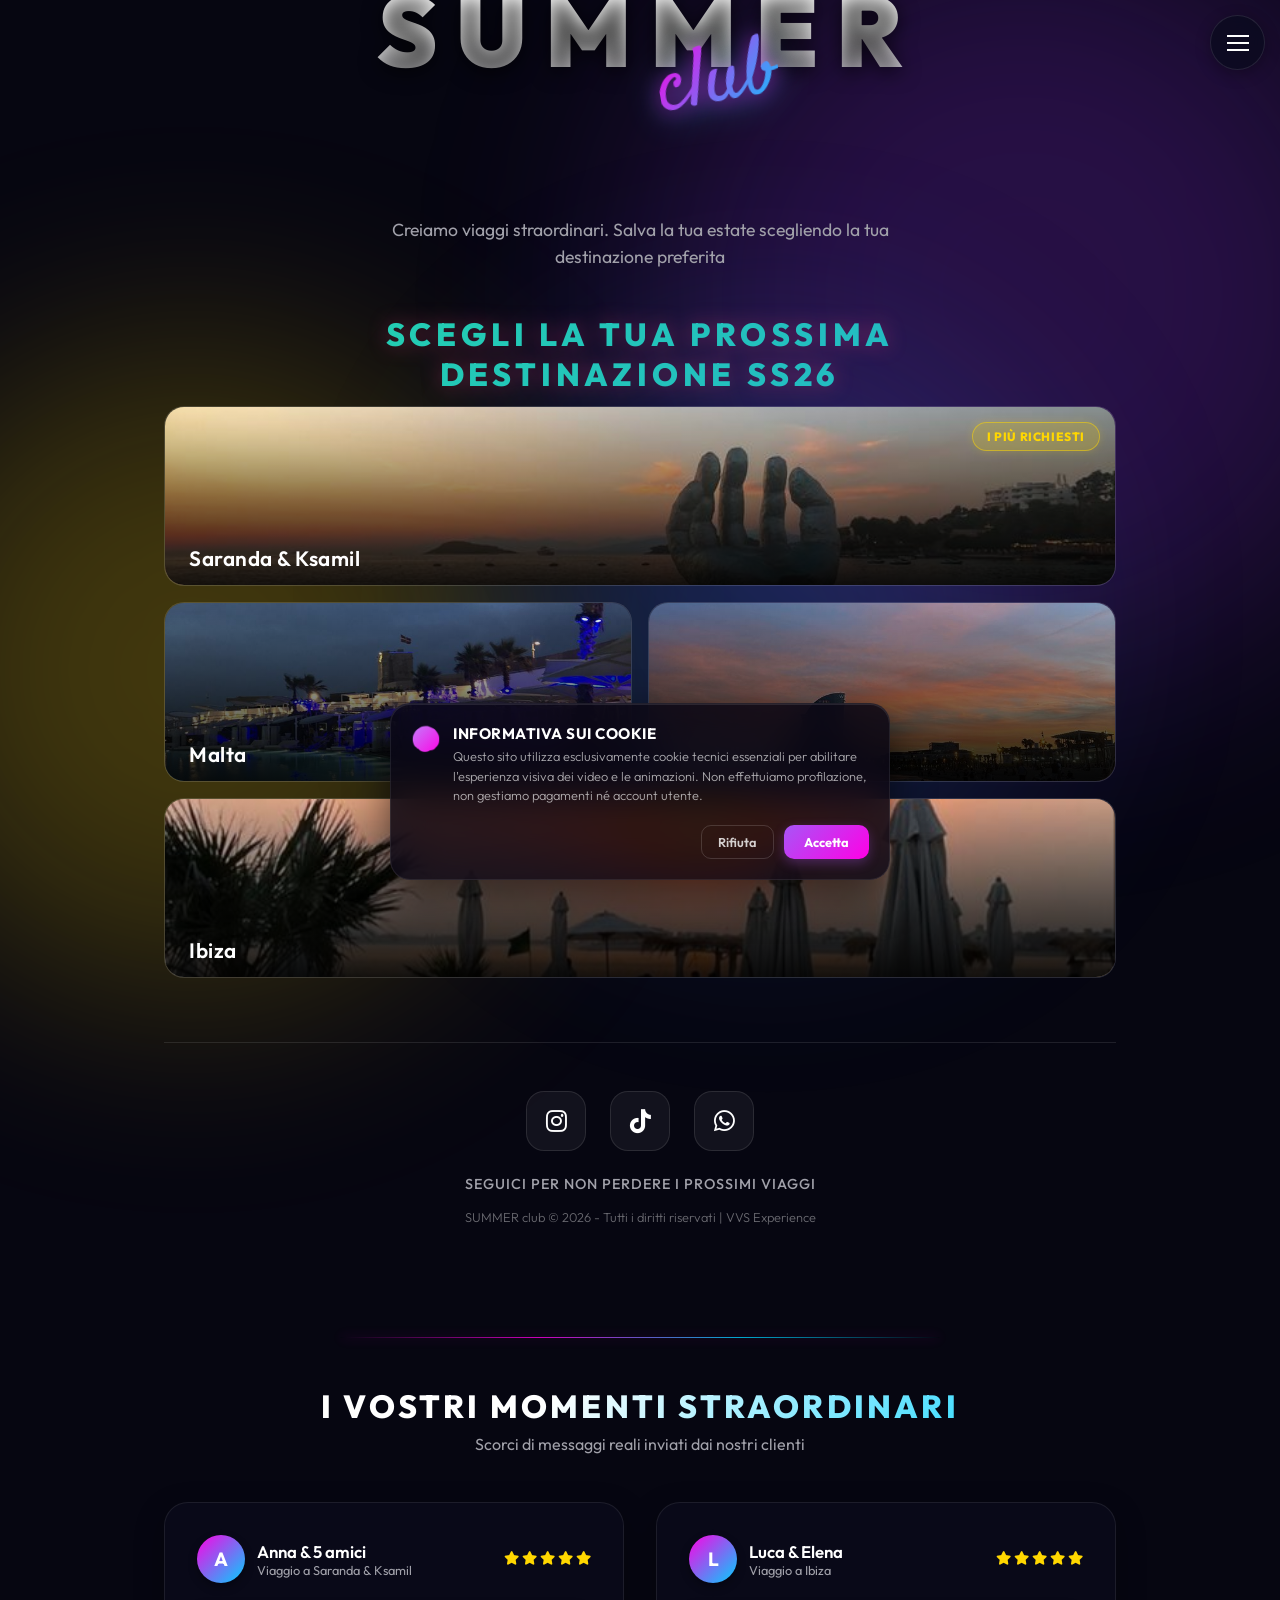
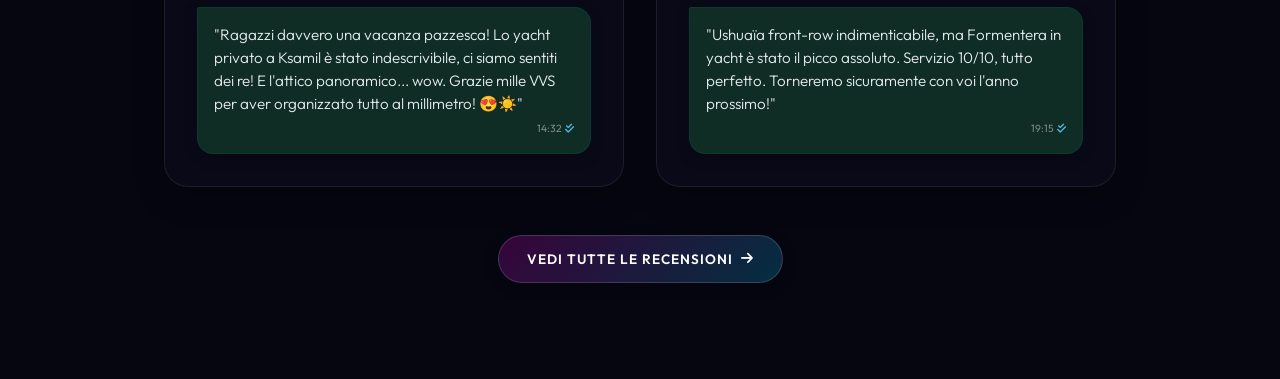
==== commit 18e78f68: "Implement client-side source code protection, DevTools blocking debugger loop, text selection protec" ====
--- a/index.html
+++ b/index.html
@@ -99,6 +99,7 @@
                 </a>
             </div>
             <p class="footer-tagline">Seguici per non perdere i prossimi viaggi</p>
+            <p class="footer-copyright" style="font-family: 'Outfit', sans-serif; font-size: 0.8rem; color: rgba(255,255,255,0.4); margin-top: 1rem; font-weight: 300;">SUMMER club © 2026 - Tutti i diritti riservati | VVS Experience</p>
         </footer>
 
         <!-- Elegant Divider -->
@@ -196,43 +197,16 @@
                 <div class="modal-section active" data-section="daylife">
                     <h3>☀️ Giorno</h3>
                     <p id="modalDaylife">...</p>
-                    <div class="landscape-placeholder daylife-box" id="daylifePlaceholder">
-                        <div class="placeholder-glow"></div>
-                        <div class="placeholder-content">
-                            <div class="placeholder-icon-wrap">
-                                <i class="fa-solid fa-play"></i>
-                            </div>
-                            <span class="click-hint">Premi per vedere il video del Giorno</span>
-                        </div>
-                    </div>
                 </div>
                 
                 <div class="modal-section" data-section="nightlife">
                     <h3>🌙 Notte</h3>
                     <p id="modalNightlife">...</p>
-                    <div class="landscape-placeholder nightlife-box" id="nightlifePlaceholder">
-                        <div class="placeholder-glow"></div>
-                        <div class="placeholder-content">
-                            <div class="placeholder-icon-wrap">
-                                <i class="fa-solid fa-play"></i>
-                            </div>
-                            <span class="click-hint">Premi per vedere il video della Notte</span>
-                        </div>
-                    </div>
                 </div>
                 
                 <div class="modal-section" data-section="apartments">
                     <h3>🏨 Alloggi</h3>
                     <p id="modalApartments">...</p>
-                    <div class="landscape-placeholder apartments-box" id="apartmentsPlaceholder">
-                        <div class="placeholder-glow"></div>
-                        <div class="placeholder-content">
-                            <div class="placeholder-icon-wrap">
-                                <i class="fa-solid fa-play"></i>
-                            </div>
-                            <span class="click-hint">Premi per vedere il video degli Alloggi</span>
-                        </div>
-                    </div>
                 </div>
             </div>
         </div>
--- a/style.css
+++ b/style.css
@@ -22,6 +22,10 @@
     font-family: 'Outfit', sans-serif;
     overflow-x: hidden;
     min-height: 100vh;
+    -webkit-user-select: none;
+    -moz-user-select: none;
+    -ms-user-select: none;
+    user-select: none;
 }
 
 /* Background Video */
@@ -1922,13 +1926,46 @@
 
 .event-tag {
     font-family: 'Outfit', sans-serif;
-    font-size: 0.68rem;
-    font-weight: 700;
+    font-size: 0.85rem;
+    font-weight: 800;
     text-transform: uppercase;
-    letter-spacing: 0.8px;
-    margin-bottom: 2px;
-    color: rgba(255, 255, 255, 0.5);
+    letter-spacing: 1px;
+    margin-bottom: 3px;
+    color: rgba(255, 255, 255, 0.85);
     display: inline-block;
+}
+
+.fancy-section-title {
+    font-family: 'Outfit', sans-serif;
+    font-size: 1.95rem;
+    font-weight: 900;
+    text-transform: uppercase;
+    text-align: center;
+    margin: 0.1rem 0 0.4rem;
+    background: linear-gradient(135deg, #ffffff 30%, #c084fc 100%);
+    -webkit-background-clip: text;
+    -webkit-text-fill-color: transparent;
+    text-shadow: 0 0 10px rgba(168, 85, 247, 0.4);
+    width: 100%;
+    letter-spacing: 1.5px;
+}
+
+.sub-event-title {
+    font-family: 'Satisfy', cursive;
+    font-size: 1.55rem;
+    font-weight: 400;
+    color: #fff;
+    margin: 0.4rem 0 0;
+    letter-spacing: 0.5px;
+    text-shadow: 0 1px 2px rgba(0,0,0,0.3);
+    text-align: left;
+}
+
+.sub-event-divider {
+    width: 100%;
+    height: 1px;
+    background: rgba(255, 255, 255, 0.08);
+    margin: 0.5rem 0;
 }
 
 .event-description {
@@ -1957,6 +1994,7 @@
     background-position: center;
     background-size: cover;
     box-sizing: border-box;
+    margin-top: 10px;
 }
 
 .play-overlay {
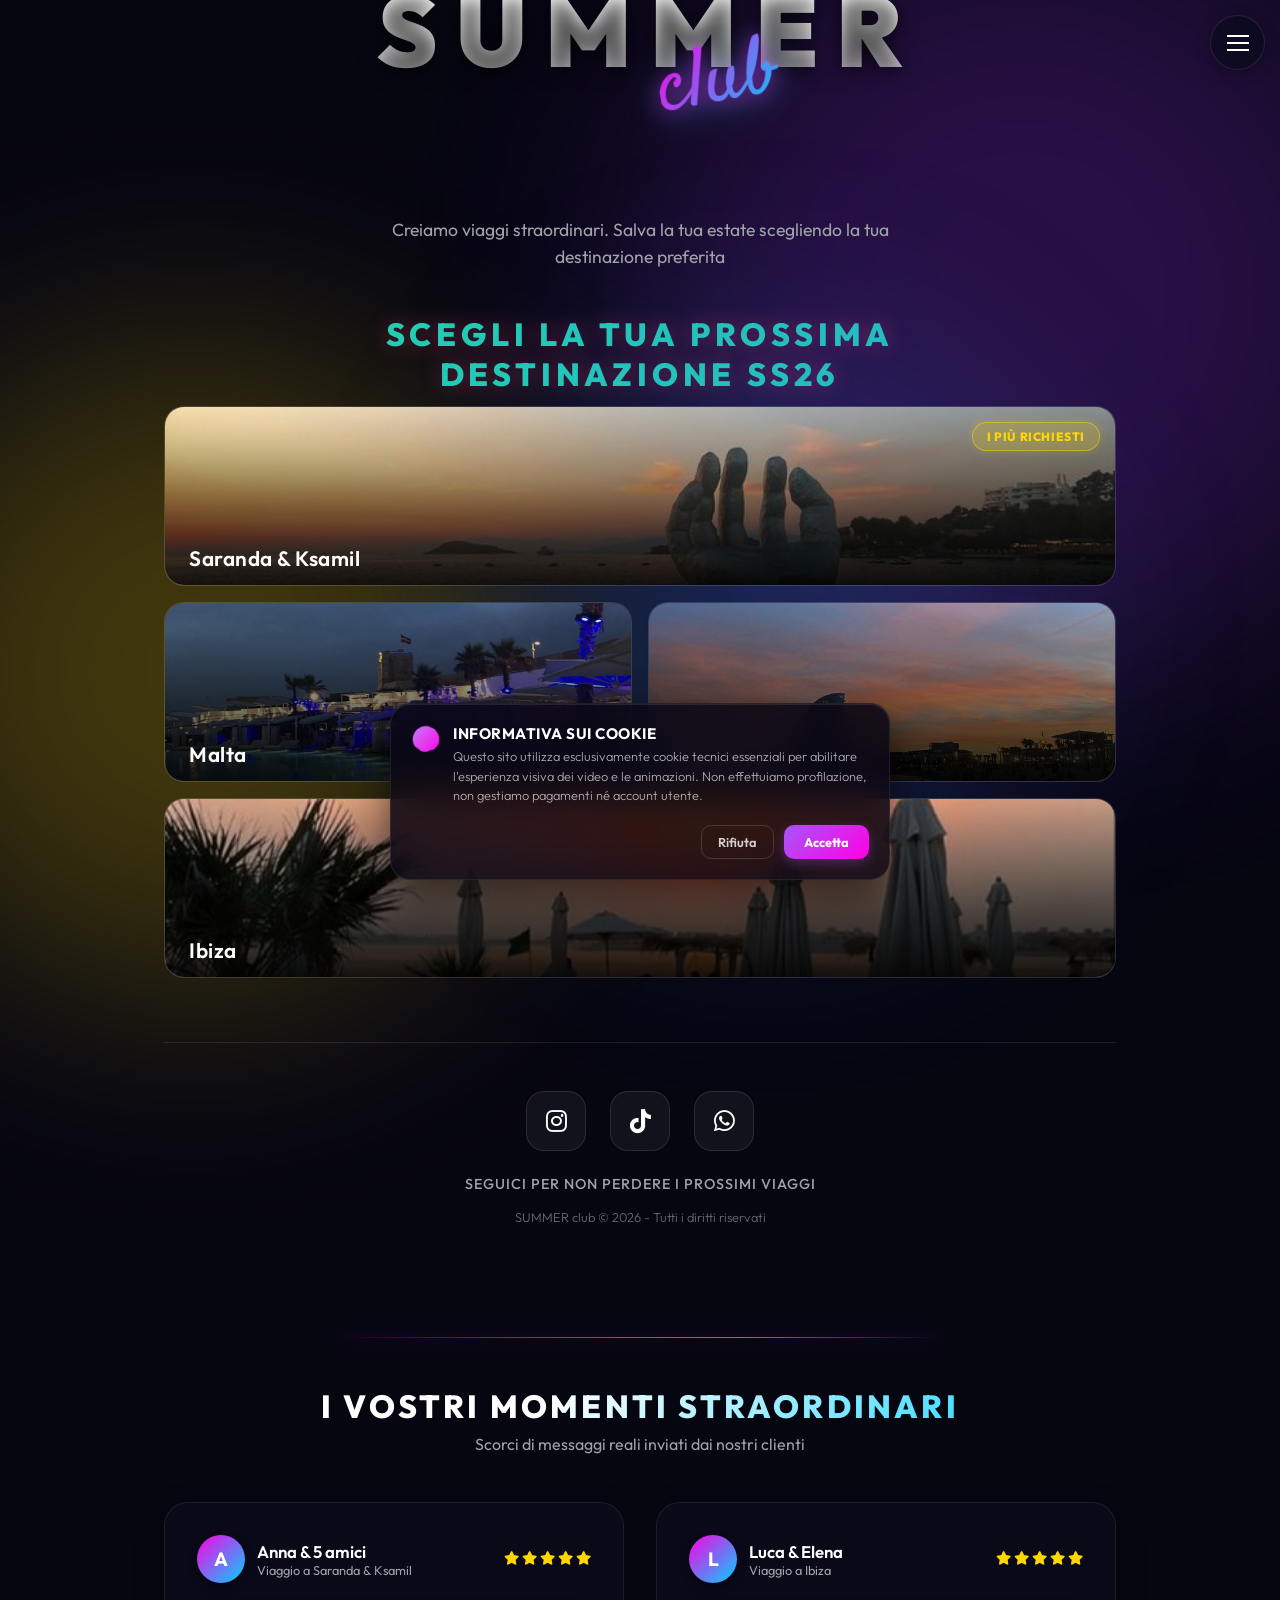
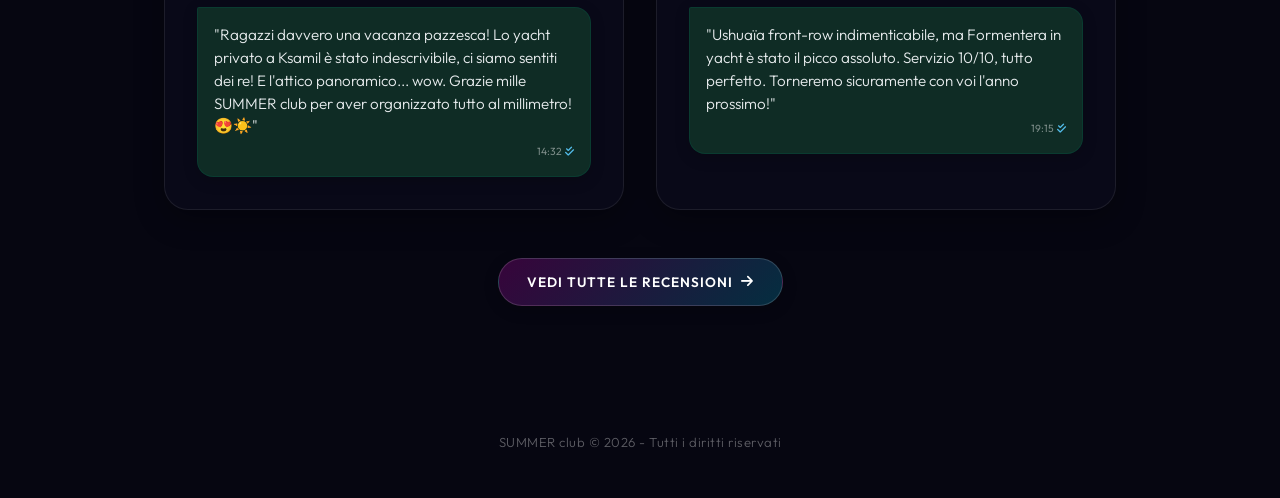
==== commit 191a43f6: "Standardize brand title and page titles to SUMMER club globally, replace all user-facing VVS referen" ====
--- a/index.html
+++ b/index.html
@@ -3,9 +3,9 @@
 <head>
     <meta charset="UTF-8">
     <meta name="viewport" content="width=device-width, initial-scale=1.0">
-    <title>VVS | Destinazioni Straordinarie</title>
+    <title>SUMMER club | Destinazioni Straordinarie</title>
     <meta name="description"
-        content="Scopri l'Experience VVS. Trova l'ispirazione per il tuo viaggio perfetto e scegli la tua prossima destinazione di lusso.">
+        content="Scopri l'Experience SUMMER club. Trova l'ispirazione per il tuo viaggio perfetto e scegli la tua prossima destinazione di lusso.">
 
     <link rel="preconnect" href="https://fonts.googleapis.com">
     <link rel="preconnect" href="https://fonts.gstatic.com" crossorigin>
@@ -99,7 +99,7 @@
                 </a>
             </div>
             <p class="footer-tagline">Seguici per non perdere i prossimi viaggi</p>
-            <p class="footer-copyright" style="font-family: 'Outfit', sans-serif; font-size: 0.8rem; color: rgba(255,255,255,0.4); margin-top: 1rem; font-weight: 300;">SUMMER club © 2026 - Tutti i diritti riservati | VVS Experience</p>
+            <p class="footer-copyright" style="font-family: 'Outfit', sans-serif; font-size: 0.8rem; color: rgba(255,255,255,0.4); margin-top: 1rem; font-weight: 300;">SUMMER club © 2026 - Tutti i diritti riservati</p>
         </footer>
 
         <!-- Elegant Divider -->
@@ -130,7 +130,7 @@
                     </div>
                     <div class="review-demo-body">
                         <div class="demo-whatsapp-bubble">
-                            <p>"Ragazzi davvero una vacanza pazzesca! Lo yacht privato a Ksamil è stato indescrivibile, ci siamo sentiti dei re! E l'attico panoramico... wow. Grazie mille VVS per aver organizzato tutto al millimetro! 😍☀️"</p>
+                            <p>"Ragazzi davvero una vacanza pazzesca! Lo yacht privato a Ksamil è stato indescrivibile, ci siamo sentiti dei re! E l'attico panoramico... wow. Grazie mille SUMMER club per aver organizzato tutto al millimetro! 😍☀️"</p>
                             <span class="bubble-time">14:32 <i class="fa-solid fa-check-double"></i></span>
                         </div>
                     </div>
@@ -166,6 +166,11 @@
                 <a href="recensioni.html" class="all-reviews-btn">Vedi Tutte le Recensioni <i class="fa-solid fa-arrow-right"></i></a>
             </div>
         </section>
+        
+        <!-- Bottom Copyright Footer -->
+        <footer class="main-bottom-footer" style="text-align: center; padding: 2rem 0; margin-top: 1rem; width: 100%;">
+            <p style="font-family: 'Outfit', sans-serif; font-size: 0.82rem; color: rgba(255,255,255,0.35); font-weight: 300; letter-spacing: 0.5px;">SUMMER club © 2026 - Tutti i diritti riservati</p>
+        </footer>
     </main>
 
     <!-- Destination Detail Modal Frame -->
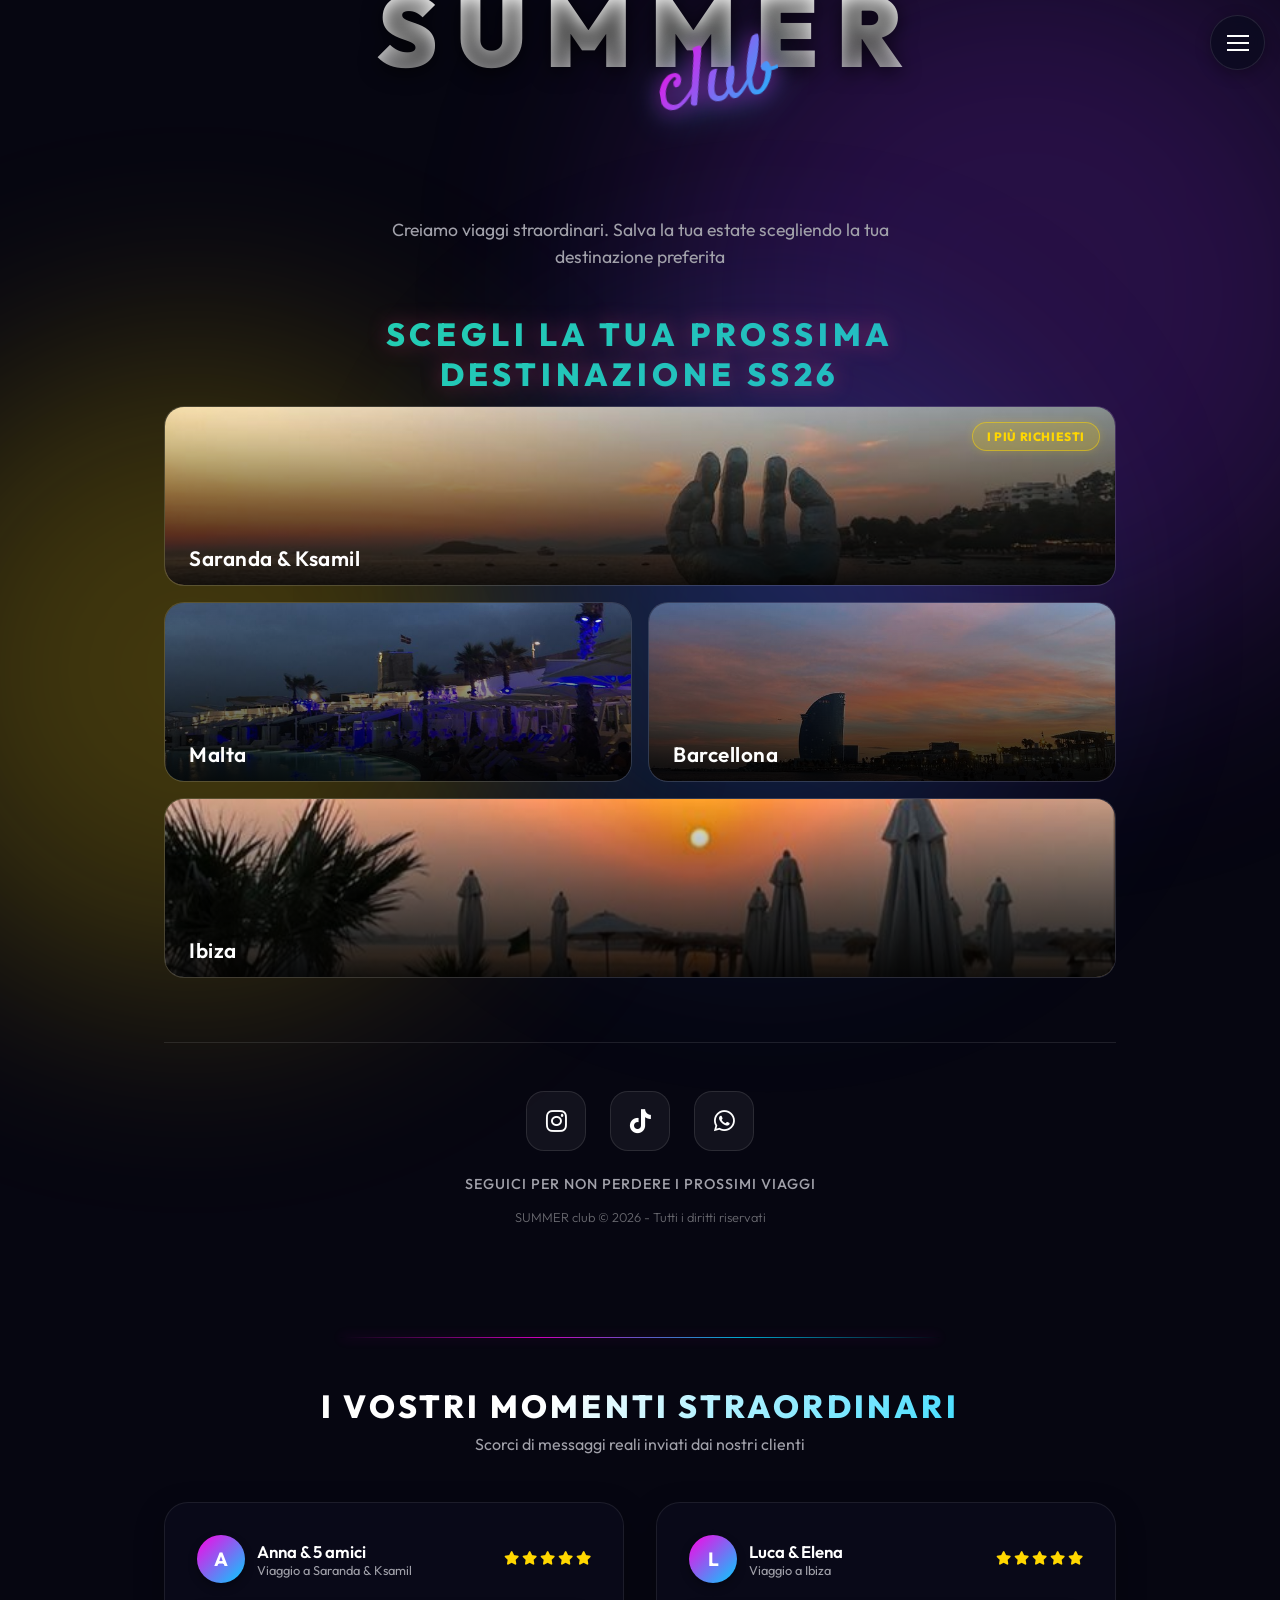
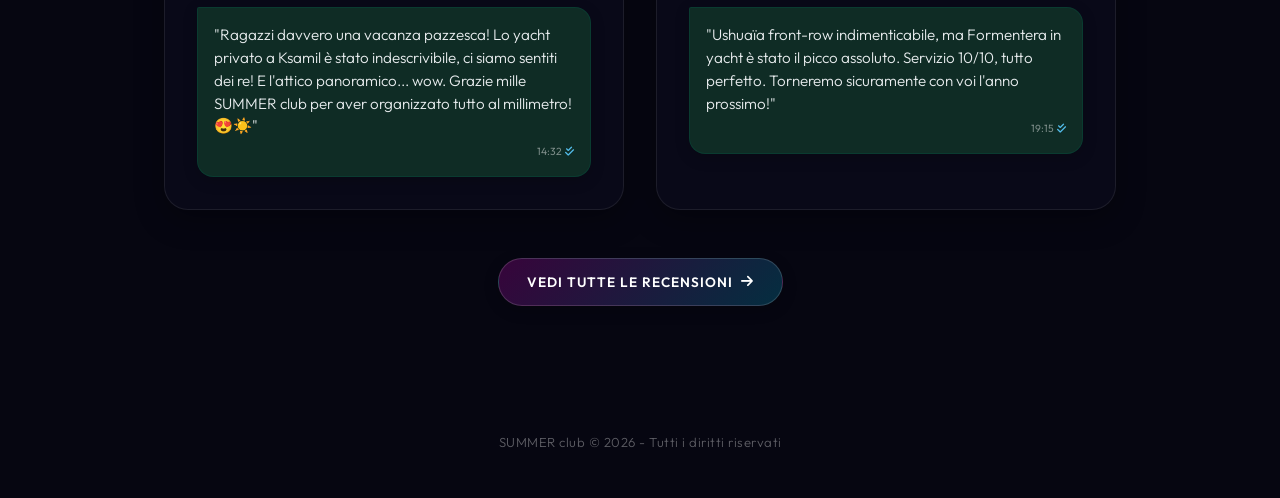
==== commit a3d2a4db: "Create Ibiza VIP warning box for LISTE and update daylife to premium structured layout" ====
--- a/index.html
+++ b/index.html
@@ -17,6 +17,13 @@
 </head>
 
 <body>
+    <!-- Floating Active Promo Badge -->
+    <div class="promo-badge" id="promoBadge" style="display: none;">
+        <span class="promo-dot"></span>
+        <span class="promo-text" id="promoText">Codice Promo: ENZO</span>
+        <button class="clear-promo-btn" id="clearPromoBtn" title="Rimuovi codice promozionale">&times;</button>
+    </div>
+
     <!-- Background Looping Video -->
     <video autoplay muted loop playsinline id="bg-video">
         <source src="assets/bg-video.mp4" type="video/mp4">
@@ -183,6 +190,64 @@
             </div>
             <div class="modal-body">
                 
+                <!-- PRENOTA ORA Booking Panel -->
+                <div class="prenota-booking-container">
+                    <button class="prenota-ora-btn" id="prenotaOraBtn">
+                        <i class="fa-solid fa-calendar-check"></i> Prenota Ora
+                    </button>
+                    
+                    <!-- Dynamic Contact Profile Card (Nando or Enzo) -->
+                    <div class="booking-contact-card" id="bookingContactCard">
+                        <div class="contact-card-header">
+                            <div class="contact-card-pfp-wrap">
+                                <img src="" alt="PFP" class="contact-card-pfp" id="contactCardPfp">
+                                <span class="contact-card-status-dot"></span>
+                            </div>
+                            <div class="contact-card-info">
+                                <h4 class="contact-card-name" id="contactCardName">Nome</h4>
+                                <p class="contact-card-role">PR Specialist / Assistente Personale</p>
+                            </div>
+                        </div>
+                        <div class="contact-card-actions">
+                            <a href="" target="_blank" class="contact-action-link wa" id="contactCardWaBtn">
+                                <i class="fa-brands fa-whatsapp"></i> WhatsApp
+                            </a>
+                            <a href="" target="_blank" class="contact-action-link ig" id="contactCardIgBtn">
+                                <i class="fa-brands fa-instagram"></i> Instagram
+                            </a>
+                        </div>
+                    </div>
+                </div>
+                
+                <!-- IBIZA WARNING BOX -->
+                <div class="ibiza-warning-box" id="ibizaWarningBox" style="display: none;">
+                    <div class="warning-box-header">
+                        <span class="warning-icon"><i class="fa-solid fa-triangle-exclamation"></i></span>
+                        <h4 class="warning-title">LISTE</h4>
+                    </div>
+                    <div class="warning-box-body">
+                        <p class="warning-description">
+                            L'acquisto di <strong>1 prodotto</strong> per comitiva equivale ad <strong>1 ingresso</strong> (a persona) in lista VIP ai seguenti locali:
+                        </p>
+                        <div class="fancy-club-list">
+                            <span>O BEACH</span>
+                            <span>BLUE MARLIN</span>
+                            <span>LIO IBIZA</span>
+                            <span>IBIZA ROCKS</span>
+                            <span>EDEN</span>
+                        </div>
+                        <div class="warning-sub-divider"></div>
+                        <p class="warning-description">
+                            e con l'acquisto dell'<strong>USHUAIA EXPERIENCE</strong>:
+                        </p>
+                        <div class="fancy-club-list vip-list">
+                            <span>USHUAÏA</span>
+                            <span>AMNESIA</span>
+                            <span>UNIVERSE</span>
+                        </div>
+                    </div>
+                </div>
+
                 <!-- 3 Options selector grid to dynamically explode routines -->
                 <div class="routine-options-grid">
                     <div class="routine-option-card active" data-target="daylife">
--- a/style.css
+++ b/style.css
@@ -2474,6 +2474,334 @@
     aspect-ratio: 16 / 9;
 }
 
-
-
-
+/* Active Promo Badge Styles */
+.promo-badge {
+    position: fixed;
+    top: 20px;
+    left: 20px;
+    background: rgba(10, 8, 22, 0.85);
+    backdrop-filter: blur(15px);
+    -webkit-backdrop-filter: blur(15px);
+    border: 1px solid rgba(168, 85, 247, 0.4);
+    box-shadow: 0 0 20px rgba(168, 85, 247, 0.25);
+    border-radius: 30px;
+    padding: 8px 16px;
+    display: flex;
+    align-items: center;
+    gap: 8px;
+    z-index: 10000;
+    font-family: 'Outfit', sans-serif;
+    font-size: 0.82rem;
+    font-weight: 600;
+    color: #fff;
+    animation: badge-pulse 2s infinite alternate;
+}
+
+@keyframes badge-pulse {
+    0% {
+        box-shadow: 0 0 15px rgba(168, 85, 247, 0.2);
+        border-color: rgba(168, 85, 247, 0.4);
+    }
+    100% {
+        box-shadow: 0 0 25px rgba(255, 0, 229, 0.5);
+        border-color: rgba(255, 0, 229, 0.6);
+    }
+}
+
+.promo-dot {
+    width: 8px;
+    height: 8px;
+    border-radius: 50%;
+    background: #ff00e5;
+    box-shadow: 0 0 8px #ff00e5;
+}
+
+.clear-promo-btn {
+    background: transparent;
+    border: none;
+    color: rgba(255, 255, 255, 0.5);
+    font-size: 1.1rem;
+    cursor: pointer;
+    line-height: 1;
+    padding: 0;
+    margin-left: 4px;
+    transition: color 0.2s;
+}
+
+.clear-promo-btn:hover {
+    color: #ff3b30;
+}
+
+/* Prenota Ora Button & Contact Card inside Modal */
+.prenota-booking-container {
+    width: 100%;
+    margin-bottom: 1.5rem;
+    display: flex;
+    flex-direction: column;
+    align-items: center;
+    gap: 12px;
+}
+
+.prenota-ora-btn {
+    width: 100%;
+    background: linear-gradient(135deg, #a855f7, #ff00e5);
+    border: none;
+    color: #fff;
+    padding: 12px 24px;
+    border-radius: 14px;
+    font-family: 'Outfit', sans-serif;
+    font-size: 1rem;
+    font-weight: 700;
+    text-transform: uppercase;
+    letter-spacing: 0.5px;
+    cursor: pointer;
+    box-shadow: 0 4px 15px rgba(168, 85, 247, 0.4);
+    display: flex;
+    align-items: center;
+    justify-content: center;
+    gap: 8px;
+    transition: all 0.3s cubic-bezier(0.165, 0.84, 0.44, 1);
+}
+
+.prenota-ora-btn:hover {
+    transform: translateY(-2px);
+    box-shadow: 0 6px 20px rgba(255, 0, 229, 0.6);
+}
+
+.booking-contact-card {
+    width: 100%;
+    background: rgba(255, 255, 255, 0.03);
+    border: 1px solid rgba(255, 255, 255, 0.08);
+    border-radius: 16px;
+    padding: 0px 16px;
+    display: flex;
+    flex-direction: column;
+    gap: 14px;
+    box-shadow: 0 10px 30px rgba(0, 0, 0, 0.3);
+    max-height: 0;
+    opacity: 0;
+    overflow: hidden;
+    transition: all 0.5s cubic-bezier(0.165, 0.84, 0.44, 1);
+    box-sizing: border-box;
+}
+
+.booking-contact-card.active {
+    max-height: 350px;
+    opacity: 1;
+    padding: 16px;
+    margin-top: 5px;
+}
+
+.contact-card-header {
+    display: flex;
+    align-items: center;
+    gap: 12px;
+}
+
+.contact-card-pfp-wrap {
+    position: relative;
+    width: 50px;
+    height: 50px;
+}
+
+.contact-card-pfp {
+    width: 100%;
+    height: 100%;
+    border-radius: 50%;
+    object-fit: cover;
+    border: 2px solid rgba(168, 85, 247, 0.6);
+}
+
+.contact-card-status-dot {
+    position: absolute;
+    bottom: 2px;
+    right: 2px;
+    width: 10px;
+    height: 10px;
+    border-radius: 50%;
+    background: #00ff66;
+    border: 2px solid #000;
+}
+
+.contact-card-info {
+    flex: 1;
+    text-align: left;
+}
+
+.contact-card-name {
+    margin: 0;
+    font-size: 1.05rem;
+    font-weight: 700;
+    color: #fff;
+}
+
+.contact-card-role {
+    margin: 0;
+    font-size: 0.75rem;
+    color: rgba(255, 255, 255, 0.5);
+    font-weight: 300;
+}
+
+.contact-card-actions {
+    display: flex;
+    gap: 10px;
+    width: 100%;
+}
+
+.contact-action-link {
+    flex: 1;
+    display: flex;
+    align-items: center;
+    justify-content: center;
+    gap: 8px;
+    padding: 10px 14px;
+    border-radius: 10px;
+    text-decoration: none;
+    font-family: 'Outfit', sans-serif;
+    font-size: 0.82rem;
+    font-weight: 700;
+    transition: all 0.2s;
+    text-transform: uppercase;
+    letter-spacing: 0.5px;
+}
+
+.contact-action-link.wa {
+    background: #25d366;
+    color: #fff;
+    box-shadow: 0 4px 10px rgba(37, 211, 102, 0.3);
+}
+
+.contact-action-link.wa:hover {
+    transform: scale(1.02);
+    box-shadow: 0 6px 14px rgba(37, 211, 102, 0.5);
+}
+
+.contact-action-link.ig {
+    background: linear-gradient(45deg, #f09433, #e6683c, #dc2743, #cc2366, #bc1888);
+    color: #fff;
+    box-shadow: 0 4px 10px rgba(220, 39, 67, 0.3);
+}
+
+.contact-action-link.ig:hover {
+    transform: scale(1.02);
+    box-shadow: 0 6px 14px rgba(220, 39, 67, 0.5);
+}
+
+@media (max-width: 768px) {
+    .promo-badge {
+        top: auto;
+        bottom: 80px;
+        left: 20px;
+        right: auto;
+    }
+}
+
+/* Ibiza Warning Box Styling */
+.ibiza-warning-box {
+    margin: 1.5rem 0;
+    padding: 1.2rem;
+    border-radius: 18px;
+    background: rgba(245, 158, 11, 0.06);
+    border: 1px solid rgba(245, 158, 11, 0.2);
+    box-shadow: 0 8px 32px rgba(0, 0, 0, 0.25), inset 0 1px 0 rgba(255, 255, 255, 0.05);
+    backdrop-filter: blur(15px);
+    animation: fadeUp 0.6s cubic-bezier(0.165, 0.84, 0.44, 1) forwards;
+}
+
+.warning-box-header {
+    display: flex;
+    align-items: center;
+    gap: 10px;
+    margin-bottom: 0.8rem;
+}
+
+.warning-icon {
+    font-size: 1.2rem;
+    color: #f59e0b;
+    filter: drop-shadow(0 0 5px rgba(245, 158, 11, 0.5));
+}
+
+.warning-title {
+    font-family: 'Satisfy', cursive;
+    font-size: 1.9rem;
+    font-weight: 400;
+    color: #f59e0b;
+    margin: 0;
+    text-shadow: 0 0 10px rgba(245, 158, 11, 0.3);
+    letter-spacing: 0.5px;
+}
+
+.warning-box-body {
+    display: flex;
+    flex-direction: column;
+    gap: 0.8rem;
+    text-align: left;
+}
+
+.warning-description {
+    font-family: 'Outfit', sans-serif;
+    font-size: 0.88rem;
+    line-height: 1.45;
+    color: rgba(255, 255, 255, 0.8);
+    margin: 0;
+    font-weight: 300;
+}
+
+.warning-description strong {
+    font-weight: 700;
+    color: #fff;
+}
+
+.fancy-club-list {
+    display: flex;
+    flex-wrap: wrap;
+    gap: 6px;
+    margin-top: 2px;
+}
+
+.fancy-club-list span {
+    font-family: 'Outfit', sans-serif;
+    font-size: 0.72rem;
+    font-weight: 800;
+    letter-spacing: 1px;
+    padding: 4px 10px;
+    background: rgba(255, 255, 255, 0.05);
+    border: 1px solid rgba(255, 255, 255, 0.1);
+    color: rgba(255, 255, 255, 0.9);
+    border-radius: 8px;
+    text-shadow: 0 1px 2px rgba(0, 0, 0, 0.3);
+    transition: all 0.2s ease;
+}
+
+.fancy-club-list span:hover {
+    background: rgba(245, 158, 11, 0.1);
+    border-color: rgba(245, 158, 11, 0.3);
+    color: #f59e0b;
+    transform: translateY(-1px);
+}
+
+.warning-sub-divider {
+    height: 1px;
+    background: rgba(255, 255, 255, 0.08);
+    margin: 0.2rem 0;
+    width: 100%;
+}
+
+.fancy-club-list.vip-list span {
+    background: rgba(168, 85, 247, 0.12);
+    border-color: rgba(168, 85, 247, 0.3);
+    color: #c084fc;
+    box-shadow: 0 0 8px rgba(168, 85, 247, 0.15);
+}
+
+.fancy-club-list.vip-list span:hover {
+    background: rgba(168, 85, 247, 0.25);
+    border-color: #a855f7;
+    color: #fff;
+    box-shadow: 0 0 12px rgba(168, 85, 247, 0.4);
+    transform: translateY(-1px) scale(1.02);
+}
+
+
+
+
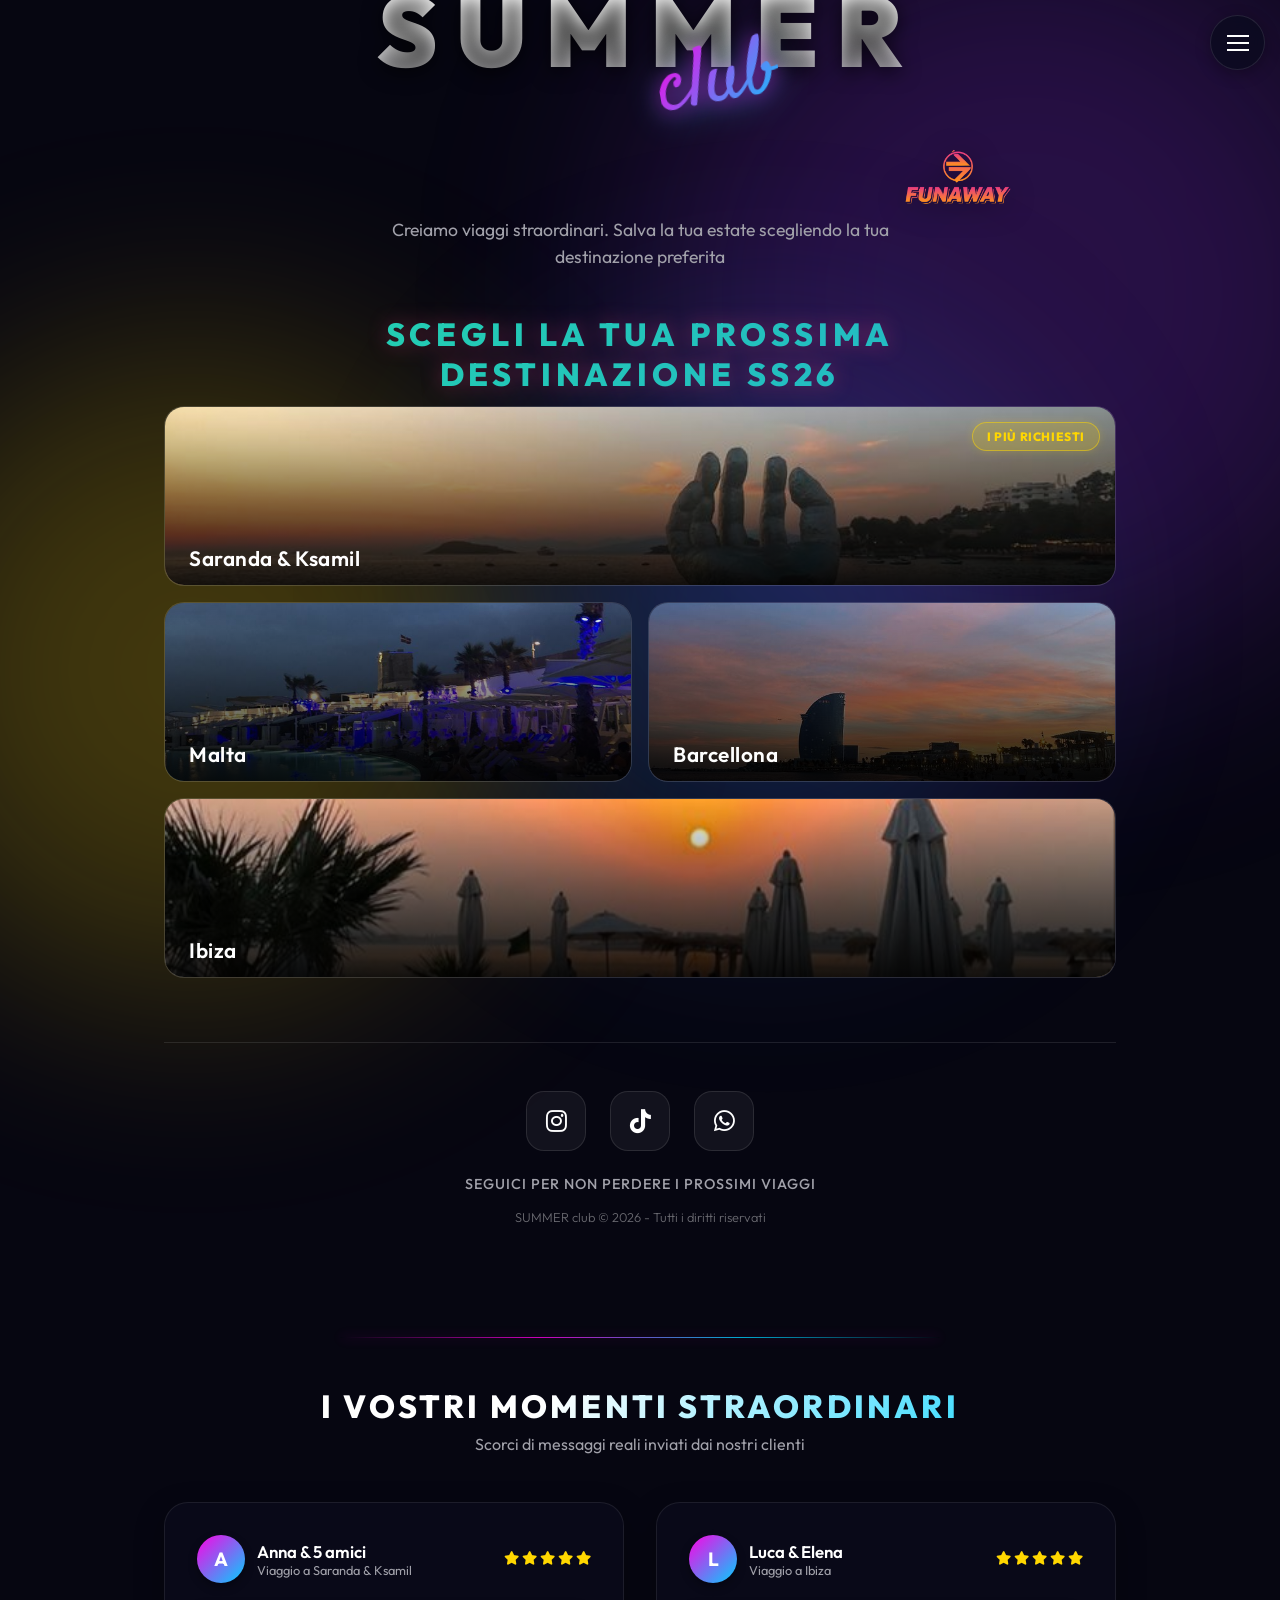
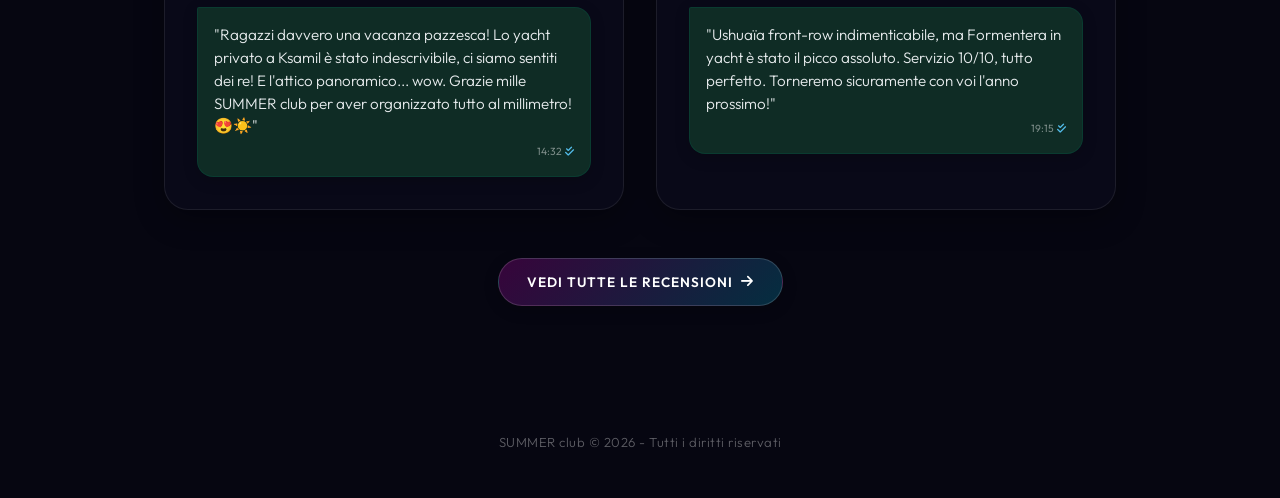
==== commit 8014db80: "Add Funaway logo to main page brand container with custom positioning, left tilt, and hover scale ef" ====
--- a/index.html
+++ b/index.html
@@ -52,6 +52,7 @@
             <div class="brand-container">
                 <h1 class="brand-summer">SUMMER</h1>
                 <span class="brand-club">club</span>
+                <img src="assets/logofunaway.webp" alt="Funaway Logo" class="brand-funaway-logo">
             </div>
             <p class="subtitle">Creiamo viaggi straordinari. Salva la tua estate scegliendo la tua destinazione preferita</p>
         </header>
@@ -222,8 +223,8 @@
                 <!-- IBIZA WARNING BOX -->
                 <div class="ibiza-warning-box" id="ibizaWarningBox" style="display: none;">
                     <div class="warning-box-header">
-                        <span class="warning-icon"><i class="fa-solid fa-triangle-exclamation"></i></span>
-                        <h4 class="warning-title">LISTE</h4>
+                        <span class="warning-icon">!!</span>
+                        <h4 class="warning-title">PROMO LISTE</h4>
                     </div>
                     <div class="warning-box-body">
                         <p class="warning-description">
--- a/style.css
+++ b/style.css
@@ -178,7 +178,44 @@
     }
 }
 
-
+/* Brand Funaway Logo Styling */
+.brand-funaway-logo {
+    position: absolute;
+    width: clamp(100px, 15vw, 150px);
+    height: auto;
+    right: -130px;
+    bottom: -60px;
+    transform: rotate(-10deg); /* Leaning left a little */
+    z-index: 10;
+    filter: drop-shadow(0 4px 15px rgba(0, 0, 0, 0.4));
+    transition: all 0.4s cubic-bezier(0.175, 0.885, 0.32, 1.275);
+    animation: fadeUp 0.8s ease 0.3s forwards;
+    opacity: 0;
+}
+
+.brand-funaway-logo:hover {
+    transform: rotate(-14deg) scale(1.05);
+    filter: drop-shadow(0 8px 25px rgba(255, 0, 229, 0.3));
+}
+
+@media (max-width: 768px) {
+    .brand-funaway-logo {
+        position: relative;
+        right: auto;
+        bottom: auto;
+        margin-top: 1.2rem;
+        margin-bottom: -1rem;
+        width: 100px;
+        transform: rotate(-6deg);
+        display: block;
+        animation: fadeUp 0.8s ease forwards;
+        opacity: 0;
+    }
+    
+    .brand-funaway-logo:hover {
+        transform: rotate(-10deg) scale(1.05);
+    }
+}
 
 .subtitle {
     font-size: clamp(1rem, 2vw, 1.1rem);
@@ -2716,19 +2753,25 @@
 }
 
 .warning-icon {
-    font-size: 1.2rem;
+    font-family: 'Outfit', sans-serif;
+    font-weight: 900;
+    font-size: 1.6rem;
     color: #f59e0b;
-    filter: drop-shadow(0 0 5px rgba(245, 158, 11, 0.5));
+    text-shadow: 0 0 15px rgba(245, 158, 11, 0.7);
+    margin-right: 2px;
 }
 
 .warning-title {
-    font-family: 'Satisfy', cursive;
-    font-size: 1.9rem;
-    font-weight: 400;
-    color: #f59e0b;
+    font-family: 'Outfit', sans-serif;
+    font-weight: 900;
+    text-transform: uppercase;
+    font-size: 1.6rem;
+    letter-spacing: 1.5px;
+    background: linear-gradient(135deg, #ffffff 20%, #f59e0b 100%);
+    -webkit-background-clip: text;
+    -webkit-text-fill-color: transparent;
+    text-shadow: 0 0 15px rgba(245, 158, 11, 0.6);
     margin: 0;
-    text-shadow: 0 0 10px rgba(245, 158, 11, 0.3);
-    letter-spacing: 0.5px;
 }
 
 .warning-box-body {
